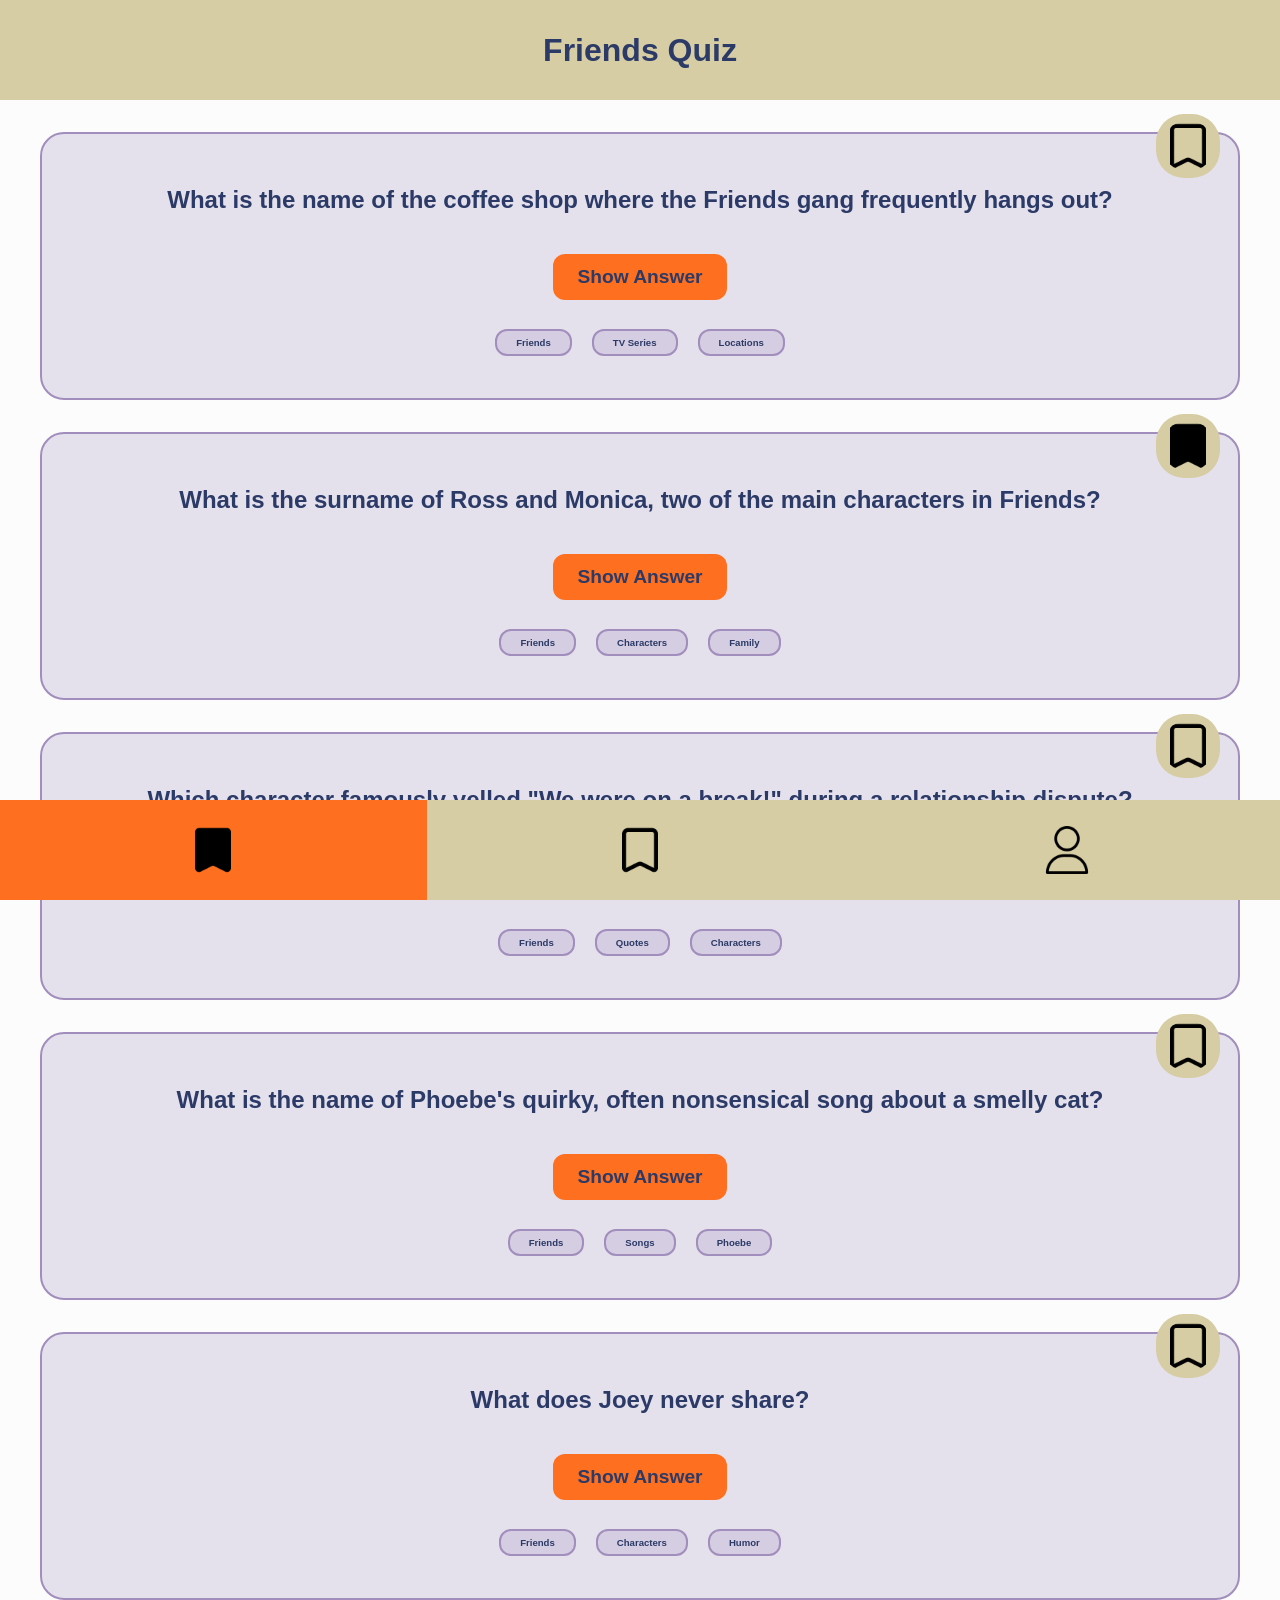
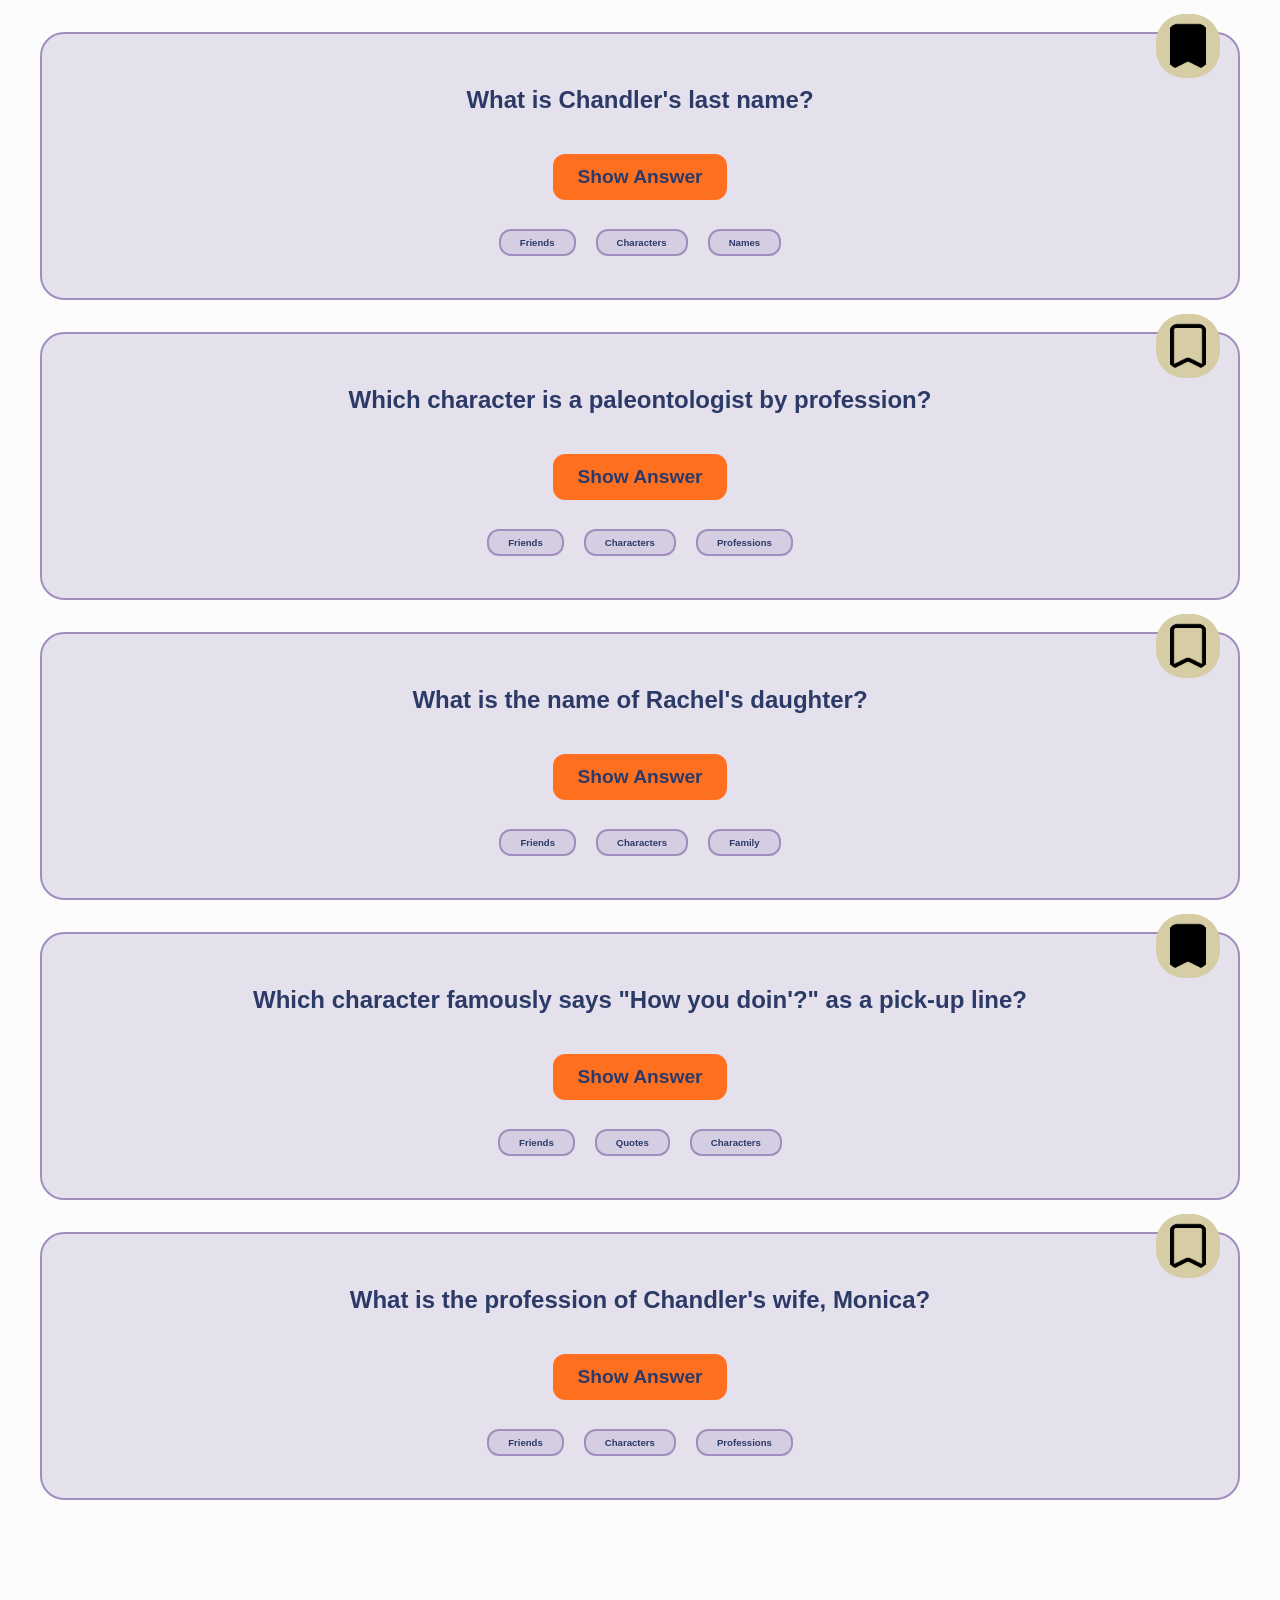
==== index.html @ 2429fbf1 "update files" ====
<!doctype html>
<html lang="en">
  <head>
    <meta charset="UTF-8" />
    <meta
      name="viewport"
      content="width=device-width, initial-scale=1, shrink-to-fit=no"
    />
    <link rel="stylesheet" href="./styles.css" />
    <title>Friends Quiz</title>
  </head>

  <body>
    <header class="title">
      <h1>Friends Quiz</h1>
    </header>

    <main class="main-content">
      <section class="card">
        <article class="quiz-card">
          <img
            class="quiz-card--bookmark"
            src="./assets/bookmark.png"
            alt="Not bookmarked"
          />
          <h2>
            What is the name of the coffee shop where the Friends gang
            frequently hangs out?
          </h2>
          <details class="quiz-card--details">
            <p>Central Perk</p>
            <summary class="quiz-card--button"></summary>
          </details>
          <ul class="quiz-card--list">
            <li class="quiz-card––tags">Friends</li>
            <li class="quiz-card––tags">TV Series</li>
            <li class="quiz-card––tags">Locations</li>
          </ul>
        </article>
      </section>

      <section class="card">
        <article class="quiz-card">
          <img
            class="quiz-card--bookmark"
            src="./assets/bookmark-active.png"
            alt="bookmarked"
          />
          <h2>
            What is the surname of Ross and Monica, two of the main characters
            in Friends?
          </h2>
          <details class="quiz-card--details">
            <p>Geller</p>
            <summary class="quiz-card--button"></summary>
          </details>
          <ul class="quiz-card--list">
            <li class="quiz-card––tags">Friends</li>
            <li class="quiz-card––tags">Characters</li>
            <li class="quiz-card––tags">Family</li>
          </ul>
        </article>
      </section>

      <section class="card">
        <article class="quiz-card">
          <img
            class="quiz-card--bookmark"
            src="./assets/bookmark.png"
            alt="Not bookmarked"
          />
          <h2>
            Which character famously yelled "We were on a break!" during a
            relationship dispute?
          </h2>
          <details class="quiz-card--details">
            <p>Ross Geller</p>
            <summary class="quiz-card--button"></summary>
          </details>
          <ul class="quiz-card--list">
            <li class="quiz-card––tags">Friends</li>
            <li class="quiz-card––tags">Quotes</li>
            <li class="quiz-card––tags">Characters</li>
          </ul>
        </article>
      </section>

      <section class="card">
        <article class="quiz-card">
          <img
            class="quiz-card--bookmark"
            src="./assets/bookmark.png"
            alt="Not bookmarked"
          />
          <h2>
            What is the name of Phoebe's quirky, often nonsensical song about a
            smelly cat?
          </h2>
          <details class="quiz-card--details">
            <p>"Smelly Cat"</p>
            <summary class="quiz-card--button"></summary>
          </details>
          <ul class="quiz-card--list">
            <li class="quiz-card––tags">Friends</li>
            <li class="quiz-card––tags">Songs</li>
            <li class="quiz-card––tags">Phoebe</li>
          </ul>
        </article>
      </section>

      <section class="card">
        <article class="quiz-card">
          <img
            class="quiz-card--bookmark"
            src="./assets/bookmark.png"
            alt="Not bookmarked"
          />
          <h2>What does Joey never share?</h2>
          <details class="quiz-card--details">
            <p>Food</p>
            <summary class="quiz-card--button"></summary>
          </details>
          <ul class="quiz-card--list">
            <li class="quiz-card––tags">Friends</li>
            <li class="quiz-card––tags">Characters</li>
            <li class="quiz-card––tags">Humor</li>
          </ul>
        </article>
      </section>

      <section class="card">
        <article class="quiz-card">
          <img
            class="quiz-card--bookmark"
            src="./assets/bookmark-active.png"
            alt="bookmarked"
          />
          <h2>What is Chandler's last name?</h2>
          <details class="quiz-card--details">
            <p>Bing</p>
            <summary class="quiz-card--button"></summary>
          </details>
          <ul class="quiz-card--list">
            <li class="quiz-card––tags">Friends</li>
            <li class="quiz-card––tags">Characters</li>
            <li class="quiz-card––tags">Names</li>
          </ul>
        </article>
      </section>

      <section class="card">
        <article class="quiz-card">
          <img
            class="quiz-card--bookmark"
            src="./assets/bookmark.png"
            alt="Not bookmarked"
          />
          <h2>Which character is a paleontologist by profession?</h2>
          <details class="quiz-card--details">
            <p>Ross Geller</p>
            <summary class="quiz-card--button"></summary>
          </details>
          <ul class="quiz-card--list">
            <li class="quiz-card––tags">Friends</li>
            <li class="quiz-card––tags">Characters</li>
            <li class="quiz-card––tags">Professions</li>
          </ul>
        </article>
      </section>

      <section class="card">
        <article class="quiz-card">
          <img
            class="quiz-card--bookmark"
            src="./assets/bookmark.png"
            alt="Not bookmarked"
          />
          <h2>What is the name of Rachel's daughter?</h2>
          <details class="quiz-card--details">
            <p>Emma</p>
            <summary class="quiz-card--button"></summary>
          </details>
          <ul class="quiz-card--list">
            <li class="quiz-card––tags">Friends</li>
            <li class="quiz-card––tags">Characters</li>
            <li class="quiz-card––tags">Family</li>
          </ul>
        </article>
      </section>

      <section class="card">
        <article class="quiz-card">
          <img
            class="quiz-card--bookmark"
            src="./assets/bookmark-active.png"
            alt="bookmarked"
          />
          <h2>
            Which character famously says "How you doin'?" as a pick-up line?
          </h2>
          <details class="quiz-card--details">
            <p>Joey Tribbiani</p>
            <summary class="quiz-card--button"></summary>
          </details>
          <ul class="quiz-card--list">
            <li class="quiz-card––tags">Friends</li>
            <li class="quiz-card––tags">Quotes</li>
            <li class="quiz-card––tags">Characters</li>
          </ul>
        </article>
      </section>

      <section class="card">
        <article class="quiz-card">
          <img
            class="quiz-card--bookmark"
            src="./assets/bookmark.png"
            alt="Not bookmarked"
          />
          <h2>What is the profession of Chandler's wife, Monica?</h2>
          <details class="quiz-card--details">
            <p>Chef</p>
            <summary
              class="quiz-card--button"
              aria-label="Show Answer"
            ></summary>
          </details>
          <ul class="quiz-card--list">
            <li class="quiz-card––tags">Friends</li>
            <li class="quiz-card––tags">Characters</li>
            <li class="quiz-card––tags">Professions</li>
          </ul>
        </article>
      </section>
    </main>

    <footer class="footer-navbar">
      <a
        href="./index.html"
        class="footer-navbar__btn-home active"
        aria-current="page"
      >
        <img
          class="footer-navbar__btn--icon"
          src="./assets/bookmark-active.png"
          alt="Home Page"
        />
      </a>
      <a href="./bookmarks.html" class="footer-navbar__btn-bookmark">
        <img
          class="footer-navbar__btn--icon"
          src="./assets/bookmark.png"
          alt="Bookmark Page"
        />
      </a>
      <a href="./profile.html" class="footer-navbar__btn-profil">
        <img
          class="footer-navbar__btn--icon"
          src="./assets/user.png"
          alt="Profil Page"
        />
      </a>
    </footer>
  </body>
</html>
---- styles.css ----
@import "global.css";
@import "./components/button.css";
@import "./components/card.css";
@import "./components/header.css";
@import "./components/navigation.css";
@import "./components/profile.css";
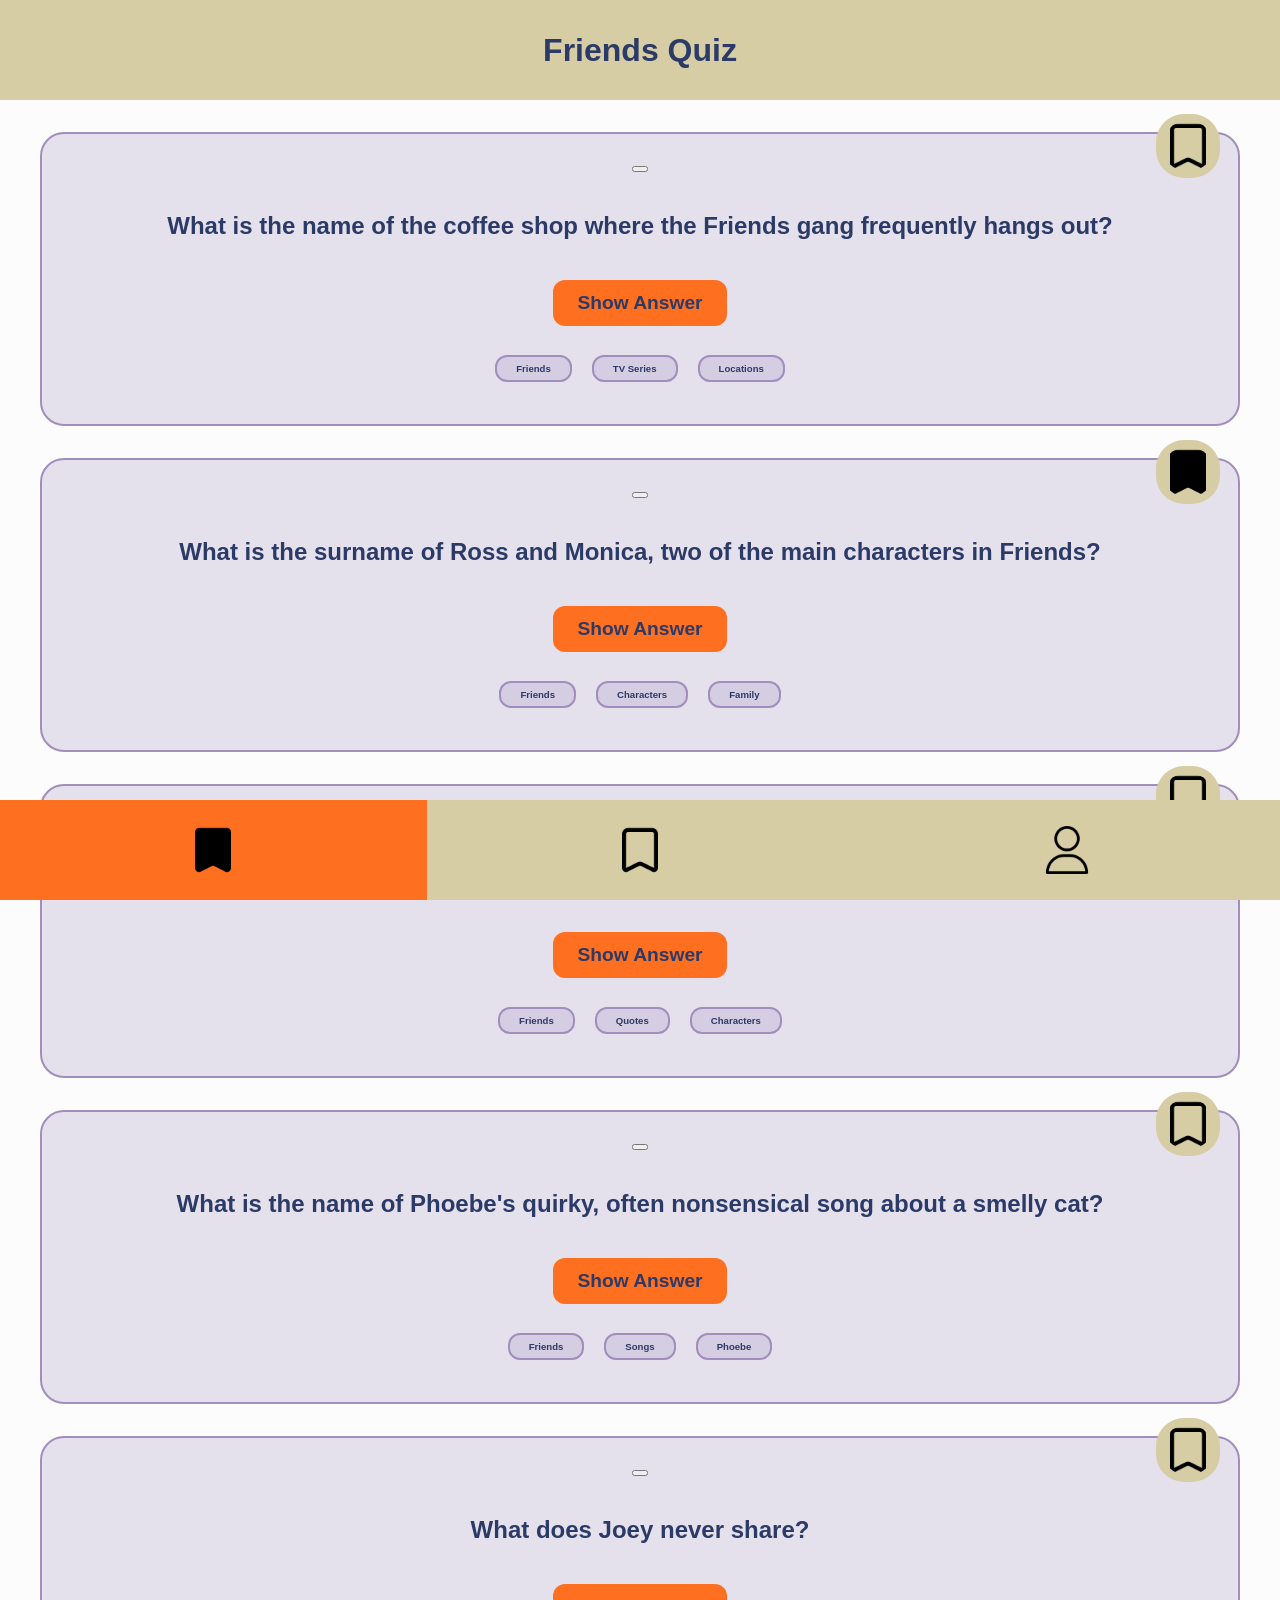
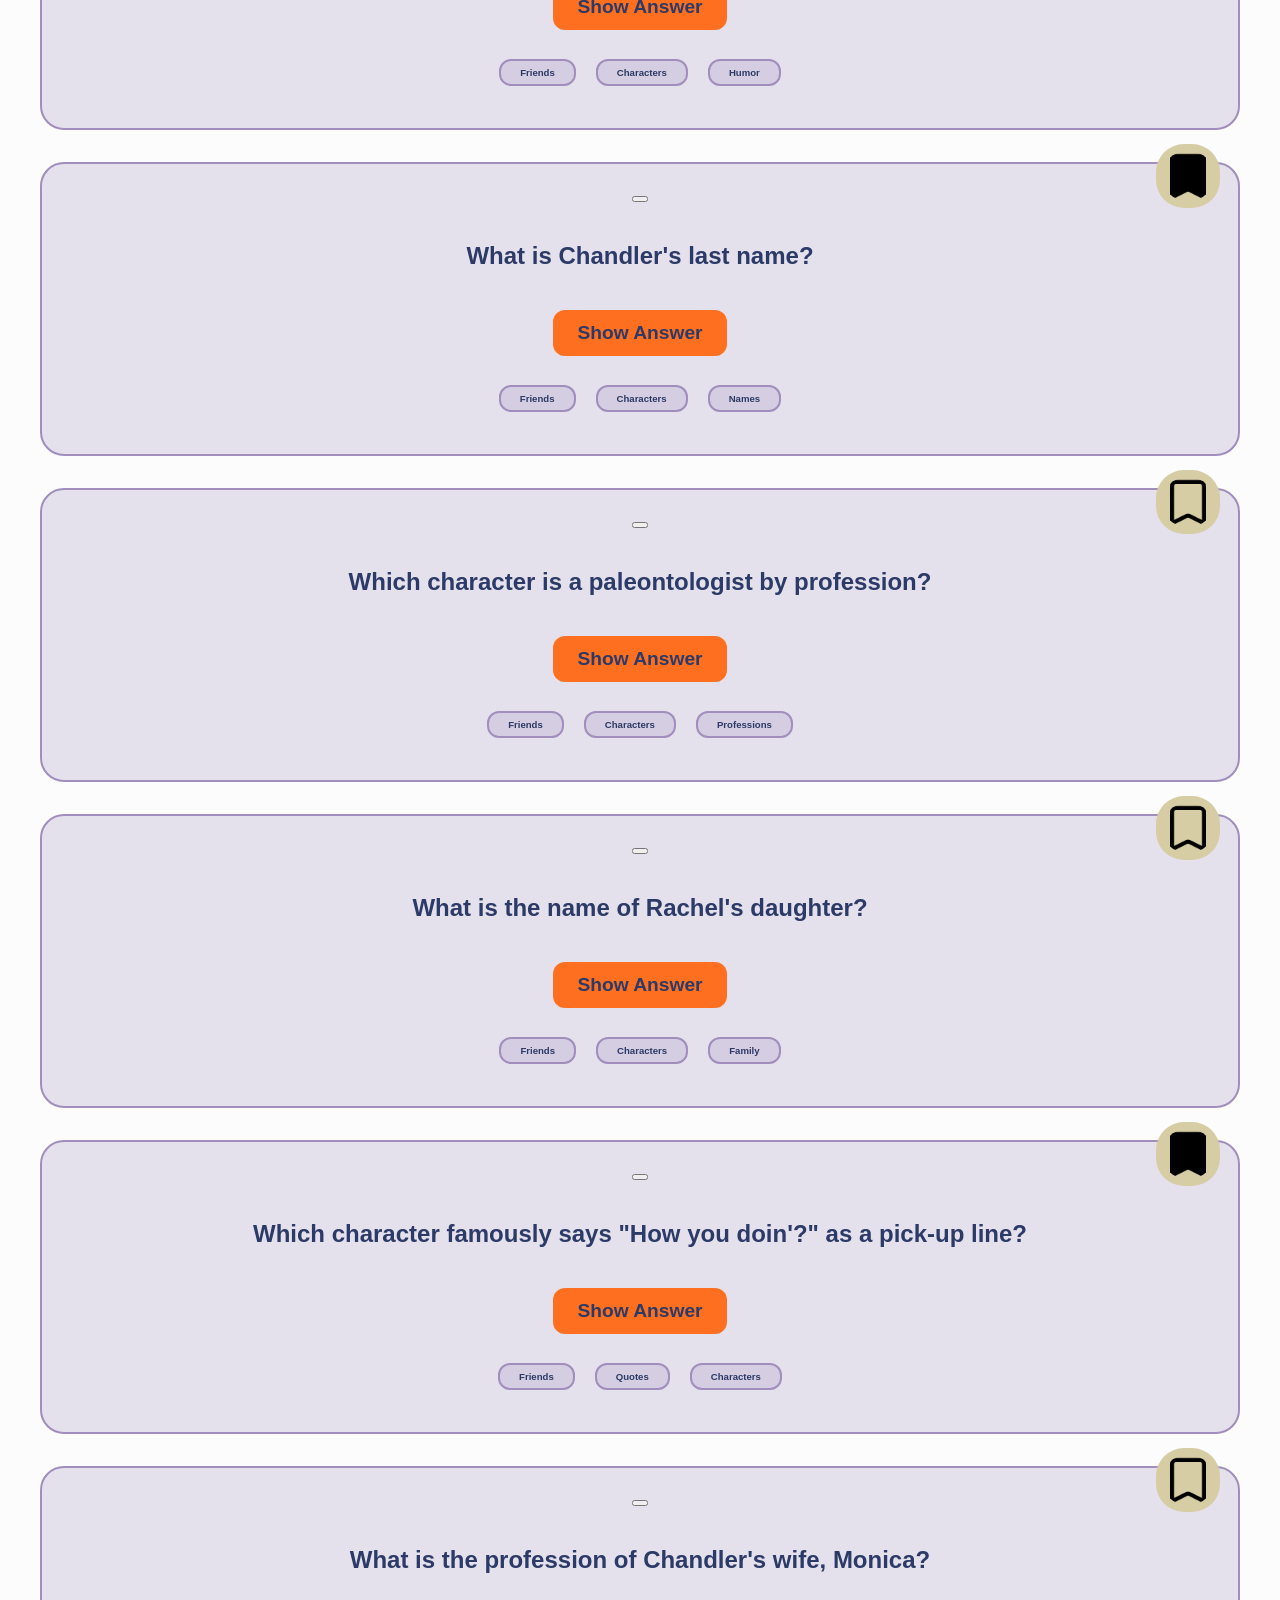
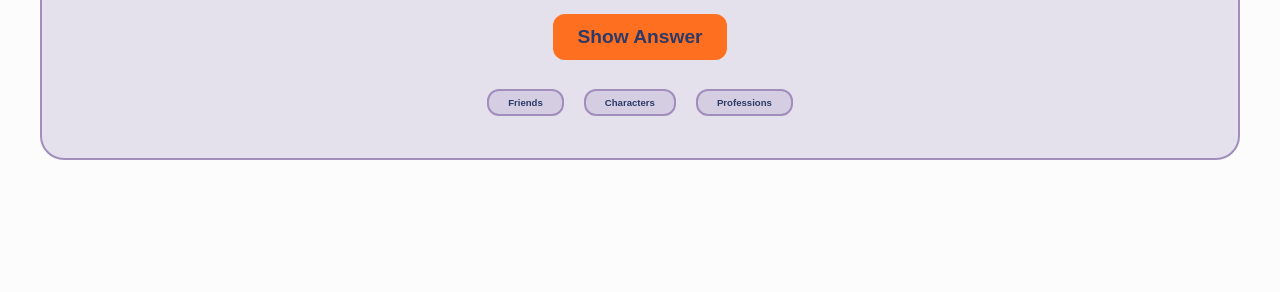
==== commit 00e76fa6: "update features" ====
--- a/index.html
+++ b/index.html
@@ -18,217 +18,294 @@
     <main class="main-content">
       <section class="card">
         <article class="quiz-card">
-          <img
-            class="quiz-card--bookmark"
-            src="./assets/bookmark.png"
-            alt="Not bookmarked"
-          />
+          <button
+            class="quiz-card--bookmark-btn"
+            aria-label="Bookmark this question"
+          >
+            <img
+              class="quiz-card--bookmark"
+              src="./assets/bookmark.png"
+              alt=""
+            />
+          </button>
           <h2>
             What is the name of the coffee shop where the Friends gang
             frequently hangs out?
           </h2>
           <details class="quiz-card--details">
             <p>Central Perk</p>
-            <summary class="quiz-card--button"></summary>
-          </details>
-          <ul class="quiz-card--list">
-            <li class="quiz-card––tags">Friends</li>
-            <li class="quiz-card––tags">TV Series</li>
-            <li class="quiz-card––tags">Locations</li>
-          </ul>
-        </article>
-      </section>
-
-      <section class="card">
-        <article class="quiz-card">
-          <img
-            class="quiz-card--bookmark"
-            src="./assets/bookmark-active.png"
-            alt="bookmarked"
-          />
+            <summary class="quiz-card--button">
+              <span class="show-label">Show Answer</span>
+              <span class="hide-label">Hide Answer</span>
+            </summary>
+          </details>
+          <ul class="quiz-card--list">
+            <li class="quiz-card–tags">Friends</li>
+            <li class="quiz-card–tags">TV Series</li>
+            <li class="quiz-card–tags">Locations</li>
+          </ul>
+        </article>
+      </section>
+
+      <section class="card">
+        <article class="quiz-card">
+          <button
+            class="quiz-card--bookmark-btn"
+            aria-label="Bookmark this question"
+          >
+            <img
+              class="quiz-card--bookmark"
+              src="./assets/bookmark-active.png"
+              alt=""
+            />
+          </button>
           <h2>
             What is the surname of Ross and Monica, two of the main characters
             in Friends?
           </h2>
           <details class="quiz-card--details">
             <p>Geller</p>
-            <summary class="quiz-card--button"></summary>
-          </details>
-          <ul class="quiz-card--list">
-            <li class="quiz-card––tags">Friends</li>
-            <li class="quiz-card––tags">Characters</li>
-            <li class="quiz-card––tags">Family</li>
-          </ul>
-        </article>
-      </section>
-
-      <section class="card">
-        <article class="quiz-card">
-          <img
-            class="quiz-card--bookmark"
-            src="./assets/bookmark.png"
-            alt="Not bookmarked"
-          />
+            <summary class="quiz-card--button">
+              <span class="show-label">Show Answer</span>
+              <span class="hide-label">Hide Answer</span>
+            </summary>
+          </details>
+          <ul class="quiz-card--list">
+            <li class="quiz-card–tags">Friends</li>
+            <li class="quiz-card–tags">Characters</li>
+            <li class="quiz-card–tags">Family</li>
+          </ul>
+        </article>
+      </section>
+
+      <section class="card">
+        <article class="quiz-card">
+          <button
+            class="quiz-card--bookmark-btn"
+            aria-label="Bookmark this question"
+          >
+            <img
+              class="quiz-card--bookmark"
+              src="./assets/bookmark.png"
+              alt=""
+            />
+          </button>
           <h2>
             Which character famously yelled "We were on a break!" during a
             relationship dispute?
           </h2>
           <details class="quiz-card--details">
             <p>Ross Geller</p>
-            <summary class="quiz-card--button"></summary>
-          </details>
-          <ul class="quiz-card--list">
-            <li class="quiz-card––tags">Friends</li>
-            <li class="quiz-card––tags">Quotes</li>
-            <li class="quiz-card––tags">Characters</li>
-          </ul>
-        </article>
-      </section>
-
-      <section class="card">
-        <article class="quiz-card">
-          <img
-            class="quiz-card--bookmark"
-            src="./assets/bookmark.png"
-            alt="Not bookmarked"
-          />
+            <summary class="quiz-card--button">
+              <span class="show-label">Show Answer</span>
+              <span class="hide-label">Hide Answer</span>
+            </summary>
+          </details>
+          <ul class="quiz-card--list">
+            <li class="quiz-card–tags">Friends</li>
+            <li class="quiz-card–tags">Quotes</li>
+            <li class="quiz-card–tags">Characters</li>
+          </ul>
+        </article>
+      </section>
+
+      <section class="card">
+        <article class="quiz-card">
+          <button
+            class="quiz-card--bookmark-btn"
+            aria-label="Bookmark this question"
+          >
+            <img
+              class="quiz-card--bookmark"
+              src="./assets/bookmark.png"
+              alt=""
+            />
+          </button>
           <h2>
             What is the name of Phoebe's quirky, often nonsensical song about a
             smelly cat?
           </h2>
           <details class="quiz-card--details">
             <p>"Smelly Cat"</p>
-            <summary class="quiz-card--button"></summary>
-          </details>
-          <ul class="quiz-card--list">
-            <li class="quiz-card––tags">Friends</li>
-            <li class="quiz-card––tags">Songs</li>
-            <li class="quiz-card––tags">Phoebe</li>
-          </ul>
-        </article>
-      </section>
-
-      <section class="card">
-        <article class="quiz-card">
-          <img
-            class="quiz-card--bookmark"
-            src="./assets/bookmark.png"
-            alt="Not bookmarked"
-          />
+            <summary class="quiz-card--button">
+              <span class="show-label">Show Answer</span>
+              <span class="hide-label">Hide Answer</span>
+            </summary>
+          </details>
+          <ul class="quiz-card--list">
+            <li class="quiz-card–tags">Friends</li>
+            <li class="quiz-card–tags">Songs</li>
+            <li class="quiz-card–tags">Phoebe</li>
+          </ul>
+        </article>
+      </section>
+
+      <section class="card">
+        <article class="quiz-card">
+          <button
+            class="quiz-card--bookmark-btn"
+            aria-label="Bookmark this question"
+          >
+            <img
+              class="quiz-card--bookmark"
+              src="./assets/bookmark.png"
+              alt=""
+            />
+          </button>
           <h2>What does Joey never share?</h2>
           <details class="quiz-card--details">
             <p>Food</p>
-            <summary class="quiz-card--button"></summary>
-          </details>
-          <ul class="quiz-card--list">
-            <li class="quiz-card––tags">Friends</li>
-            <li class="quiz-card––tags">Characters</li>
-            <li class="quiz-card––tags">Humor</li>
-          </ul>
-        </article>
-      </section>
-
-      <section class="card">
-        <article class="quiz-card">
-          <img
-            class="quiz-card--bookmark"
-            src="./assets/bookmark-active.png"
-            alt="bookmarked"
-          />
+            <summary class="quiz-card--button">
+              <span class="show-label">Show Answer</span>
+              <span class="hide-label">Hide Answer</span>
+            </summary>
+          </details>
+          <ul class="quiz-card--list">
+            <li class="quiz-card–tags">Friends</li>
+            <li class="quiz-card–tags">Characters</li>
+            <li class="quiz-card–tags">Humor</li>
+          </ul>
+        </article>
+      </section>
+
+      <section class="card">
+        <article class="quiz-card">
+          <button
+            class="quiz-card--bookmark-btn"
+            aria-label="Bookmark this question"
+          >
+            <img
+              class="quiz-card--bookmark"
+              src="./assets/bookmark-active.png"
+              alt=""
+            />
+          </button>
           <h2>What is Chandler's last name?</h2>
           <details class="quiz-card--details">
             <p>Bing</p>
-            <summary class="quiz-card--button"></summary>
-          </details>
-          <ul class="quiz-card--list">
-            <li class="quiz-card––tags">Friends</li>
-            <li class="quiz-card––tags">Characters</li>
-            <li class="quiz-card––tags">Names</li>
-          </ul>
-        </article>
-      </section>
-
-      <section class="card">
-        <article class="quiz-card">
-          <img
-            class="quiz-card--bookmark"
-            src="./assets/bookmark.png"
-            alt="Not bookmarked"
-          />
+            <summary class="quiz-card--button">
+              <span class="show-label">Show Answer</span>
+              <span class="hide-label">Hide Answer</span>
+            </summary>
+          </details>
+          <ul class="quiz-card--list">
+            <li class="quiz-card–tags">Friends</li>
+            <li class="quiz-card–tags">Characters</li>
+            <li class="quiz-card–tags">Names</li>
+          </ul>
+        </article>
+      </section>
+
+      <section class="card">
+        <article class="quiz-card">
+          <button
+            class="quiz-card--bookmark-btn"
+            aria-label="Bookmark this question"
+          >
+            <img
+              class="quiz-card--bookmark"
+              src="./assets/bookmark.png"
+              alt=""
+            />
+          </button>
           <h2>Which character is a paleontologist by profession?</h2>
           <details class="quiz-card--details">
             <p>Ross Geller</p>
-            <summary class="quiz-card--button"></summary>
-          </details>
-          <ul class="quiz-card--list">
-            <li class="quiz-card––tags">Friends</li>
-            <li class="quiz-card––tags">Characters</li>
-            <li class="quiz-card––tags">Professions</li>
-          </ul>
-        </article>
-      </section>
-
-      <section class="card">
-        <article class="quiz-card">
-          <img
-            class="quiz-card--bookmark"
-            src="./assets/bookmark.png"
-            alt="Not bookmarked"
-          />
+            <summary class="quiz-card--button">
+              <span class="show-label">Show Answer</span>
+              <span class="hide-label">Hide Answer</span>
+            </summary>
+          </details>
+          <ul class="quiz-card--list">
+            <li class="quiz-card–tags">Friends</li>
+            <li class="quiz-card–tags">Characters</li>
+            <li class="quiz-card–tags">Professions</li>
+          </ul>
+        </article>
+      </section>
+
+      <section class="card">
+        <article class="quiz-card">
+          <button
+            class="quiz-card--bookmark-btn"
+            aria-label="Bookmark this question"
+          >
+            <img
+              class="quiz-card--bookmark"
+              src="./assets/bookmark.png"
+              alt=""
+            />
+          </button>
           <h2>What is the name of Rachel's daughter?</h2>
           <details class="quiz-card--details">
             <p>Emma</p>
-            <summary class="quiz-card--button"></summary>
-          </details>
-          <ul class="quiz-card--list">
-            <li class="quiz-card––tags">Friends</li>
-            <li class="quiz-card––tags">Characters</li>
-            <li class="quiz-card––tags">Family</li>
-          </ul>
-        </article>
-      </section>
-
-      <section class="card">
-        <article class="quiz-card">
-          <img
-            class="quiz-card--bookmark"
-            src="./assets/bookmark-active.png"
-            alt="bookmarked"
-          />
+            <summary class="quiz-card--button">
+              <span class="show-label">Show Answer</span>
+              <span class="hide-label">Hide Answer</span>
+            </summary>
+          </details>
+          <ul class="quiz-card--list">
+            <li class="quiz-card–tags">Friends</li>
+            <li class="quiz-card–tags">Characters</li>
+            <li class="quiz-card–tags">Family</li>
+          </ul>
+        </article>
+      </section>
+
+      <section class="card">
+        <article class="quiz-card">
+          <button
+            class="quiz-card--bookmark-btn"
+            aria-label="Bookmark this question"
+          >
+            <img
+              class="quiz-card--bookmark"
+              src="./assets/bookmark-active.png"
+              alt=""
+            />
+          </button>
           <h2>
             Which character famously says "How you doin'?" as a pick-up line?
           </h2>
           <details class="quiz-card--details">
             <p>Joey Tribbiani</p>
-            <summary class="quiz-card--button"></summary>
-          </details>
-          <ul class="quiz-card--list">
-            <li class="quiz-card––tags">Friends</li>
-            <li class="quiz-card––tags">Quotes</li>
-            <li class="quiz-card––tags">Characters</li>
-          </ul>
-        </article>
-      </section>
-
-      <section class="card">
-        <article class="quiz-card">
-          <img
-            class="quiz-card--bookmark"
-            src="./assets/bookmark.png"
-            alt="Not bookmarked"
-          />
+            <summary class="quiz-card--button">
+              <span class="show-label">Show Answer</span>
+              <span class="hide-label">Hide Answer</span>
+            </summary>
+          </details>
+          <ul class="quiz-card--list">
+            <li class="quiz-card–tags">Friends</li>
+            <li class="quiz-card–tags">Quotes</li>
+            <li class="quiz-card–tags">Characters</li>
+          </ul>
+        </article>
+      </section>
+
+      <section class="card">
+        <article class="quiz-card">
+          <button
+            class="quiz-card--bookmark-btn"
+            aria-label="Bookmark this question"
+          >
+            <img
+              class="quiz-card--bookmark"
+              src="./assets/bookmark.png"
+              alt=""
+            />
+          </button>
           <h2>What is the profession of Chandler's wife, Monica?</h2>
           <details class="quiz-card--details">
             <p>Chef</p>
-            <summary
-              class="quiz-card--button"
-              aria-label="Show Answer"
-            ></summary>
-          </details>
-          <ul class="quiz-card--list">
-            <li class="quiz-card––tags">Friends</li>
-            <li class="quiz-card––tags">Characters</li>
-            <li class="quiz-card––tags">Professions</li>
+            <summary class="quiz-card--button">
+              <span class="show-label">Show Answer</span>
+              <span class="hide-label">Hide Answer</span>
+            </summary>
+          </details>
+          <ul class="quiz-card--list">
+            <li class="quiz-card–tags">Friends</li>
+            <li class="quiz-card–tags">Characters</li>
+            <li class="quiz-card–tags">Professions</li>
           </ul>
         </article>
       </section>
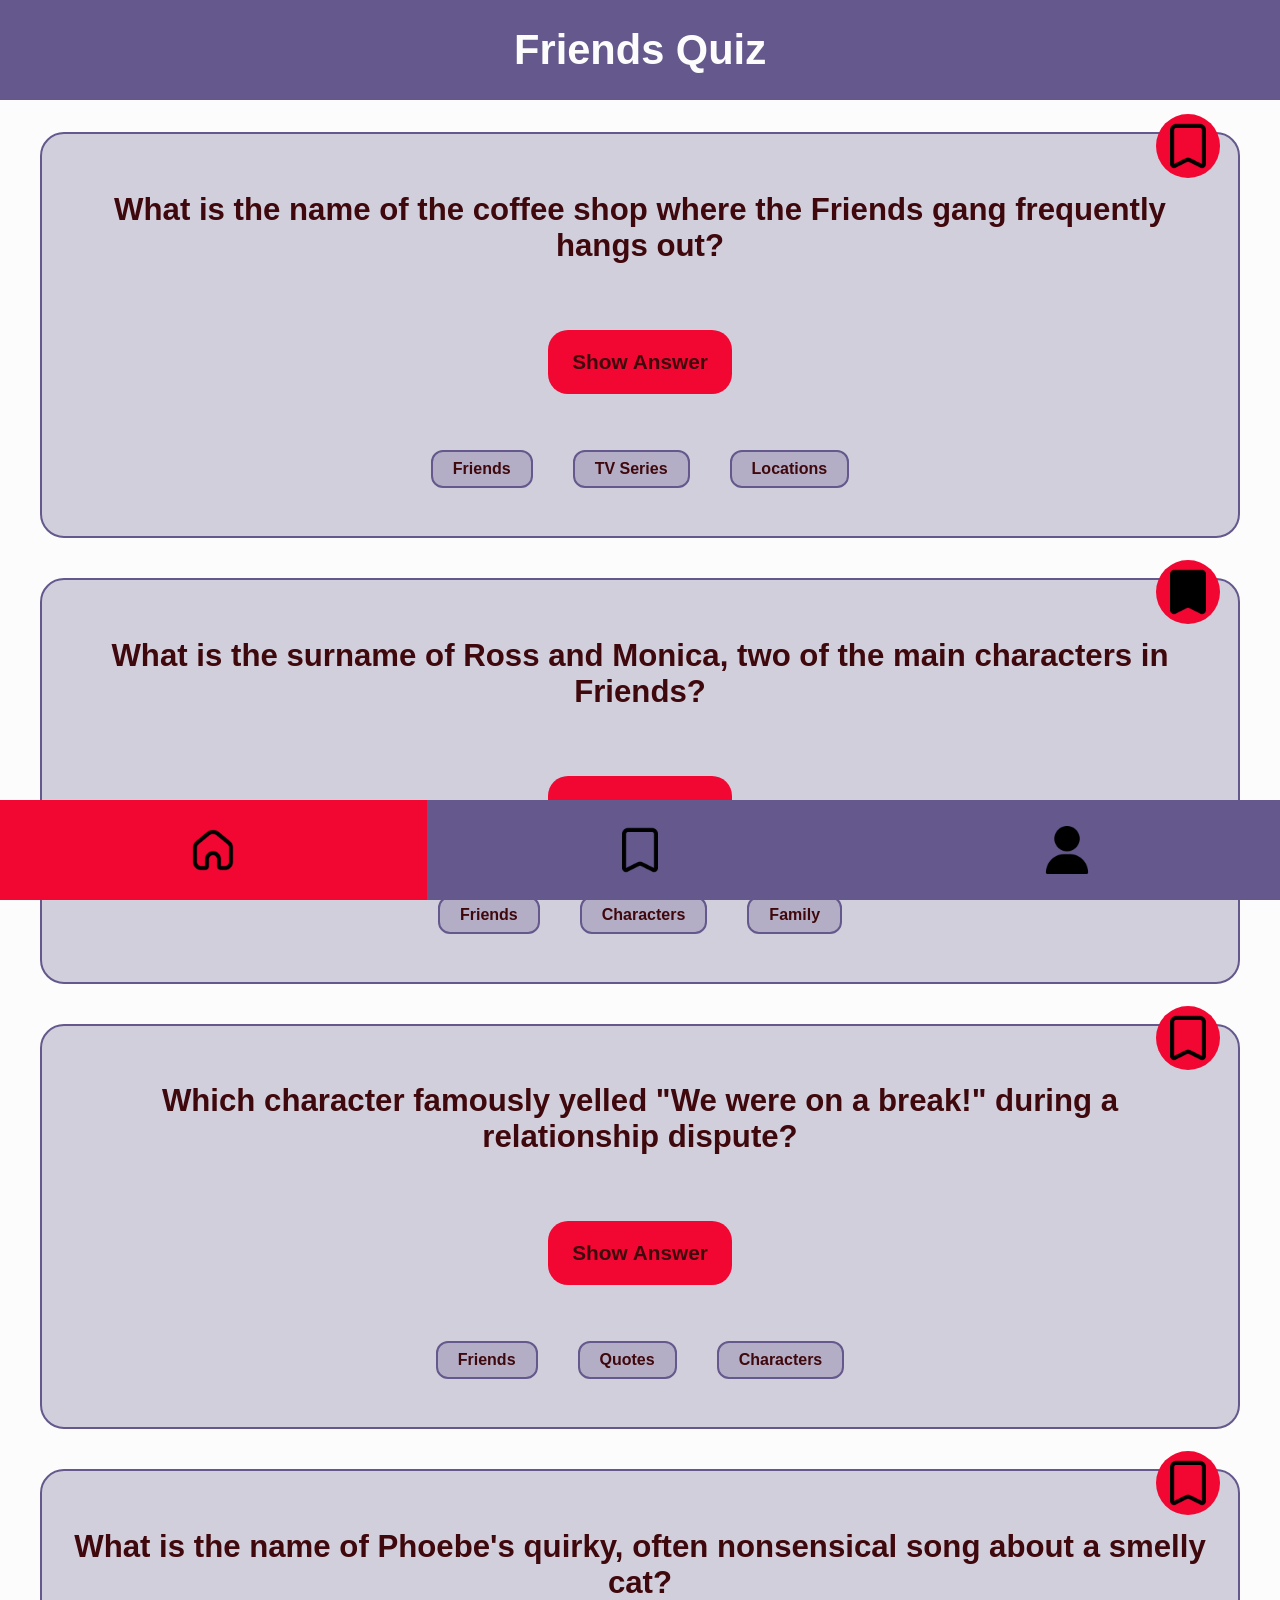
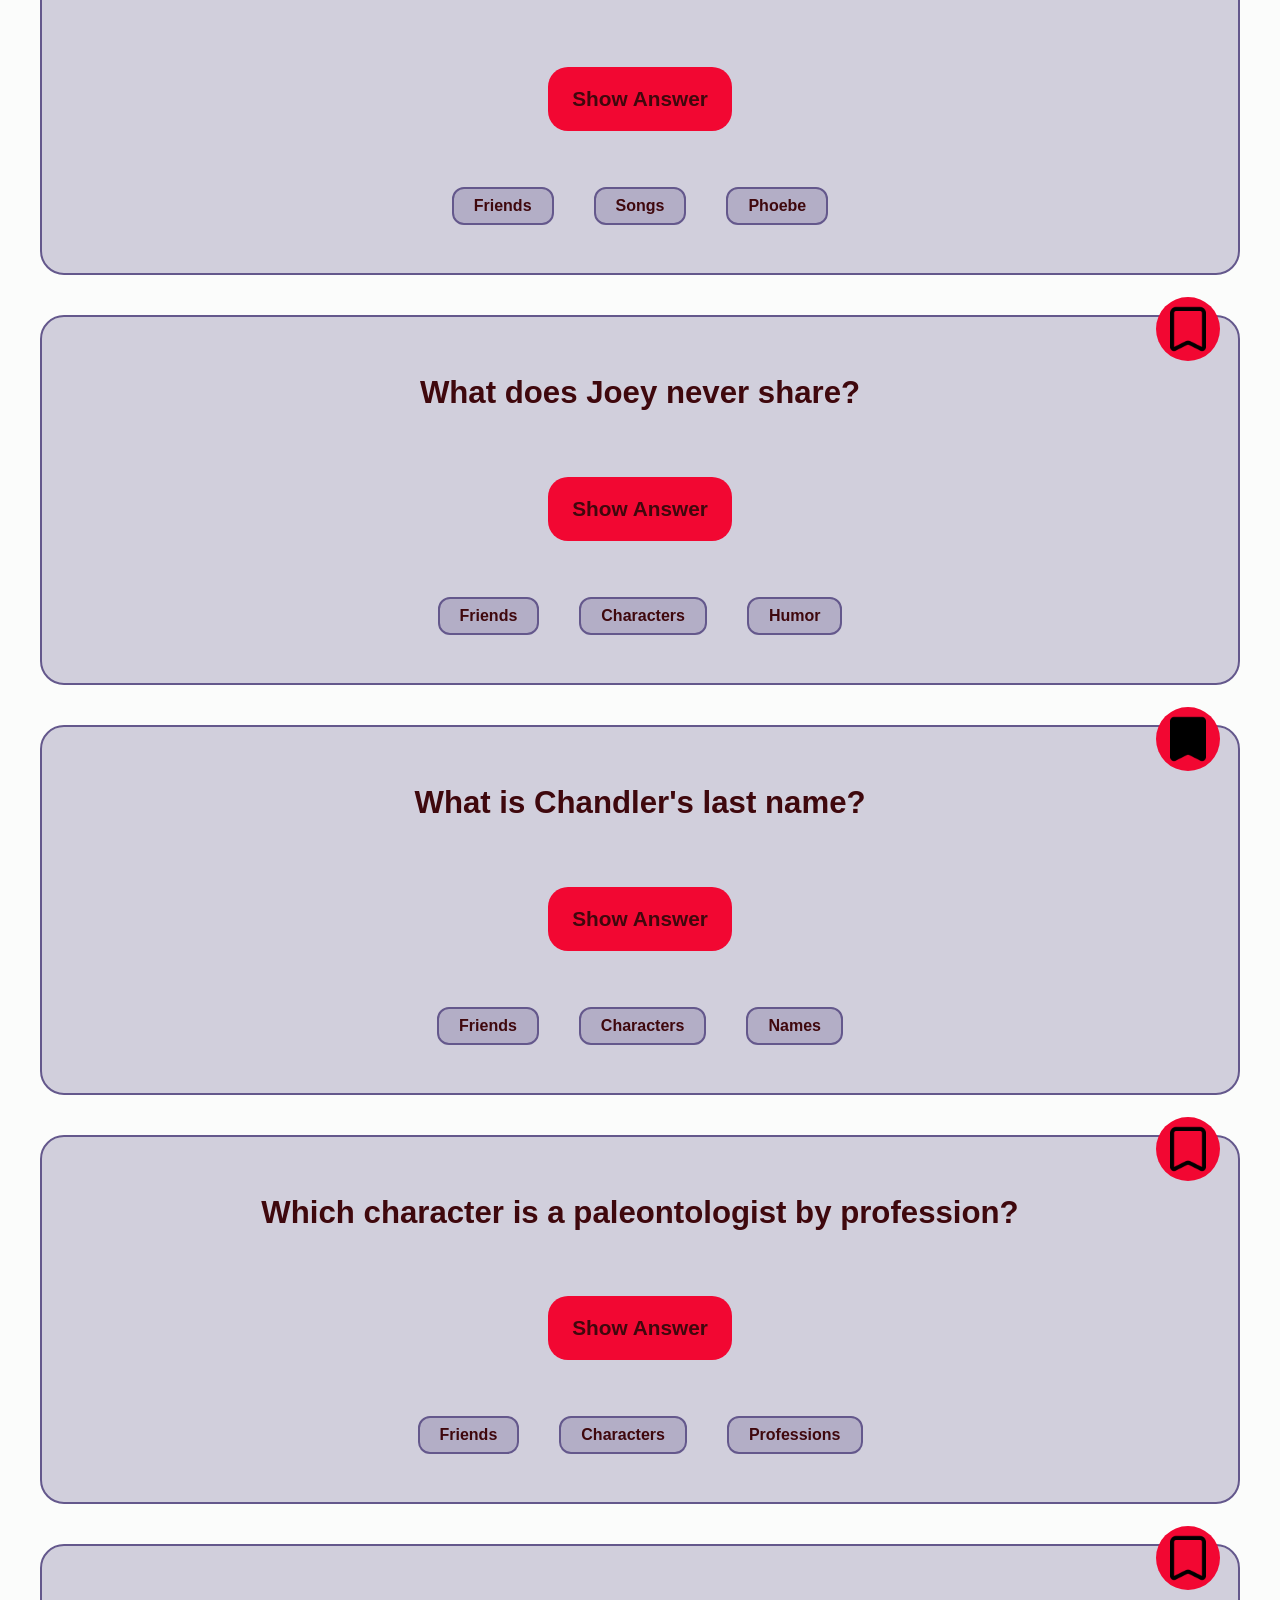
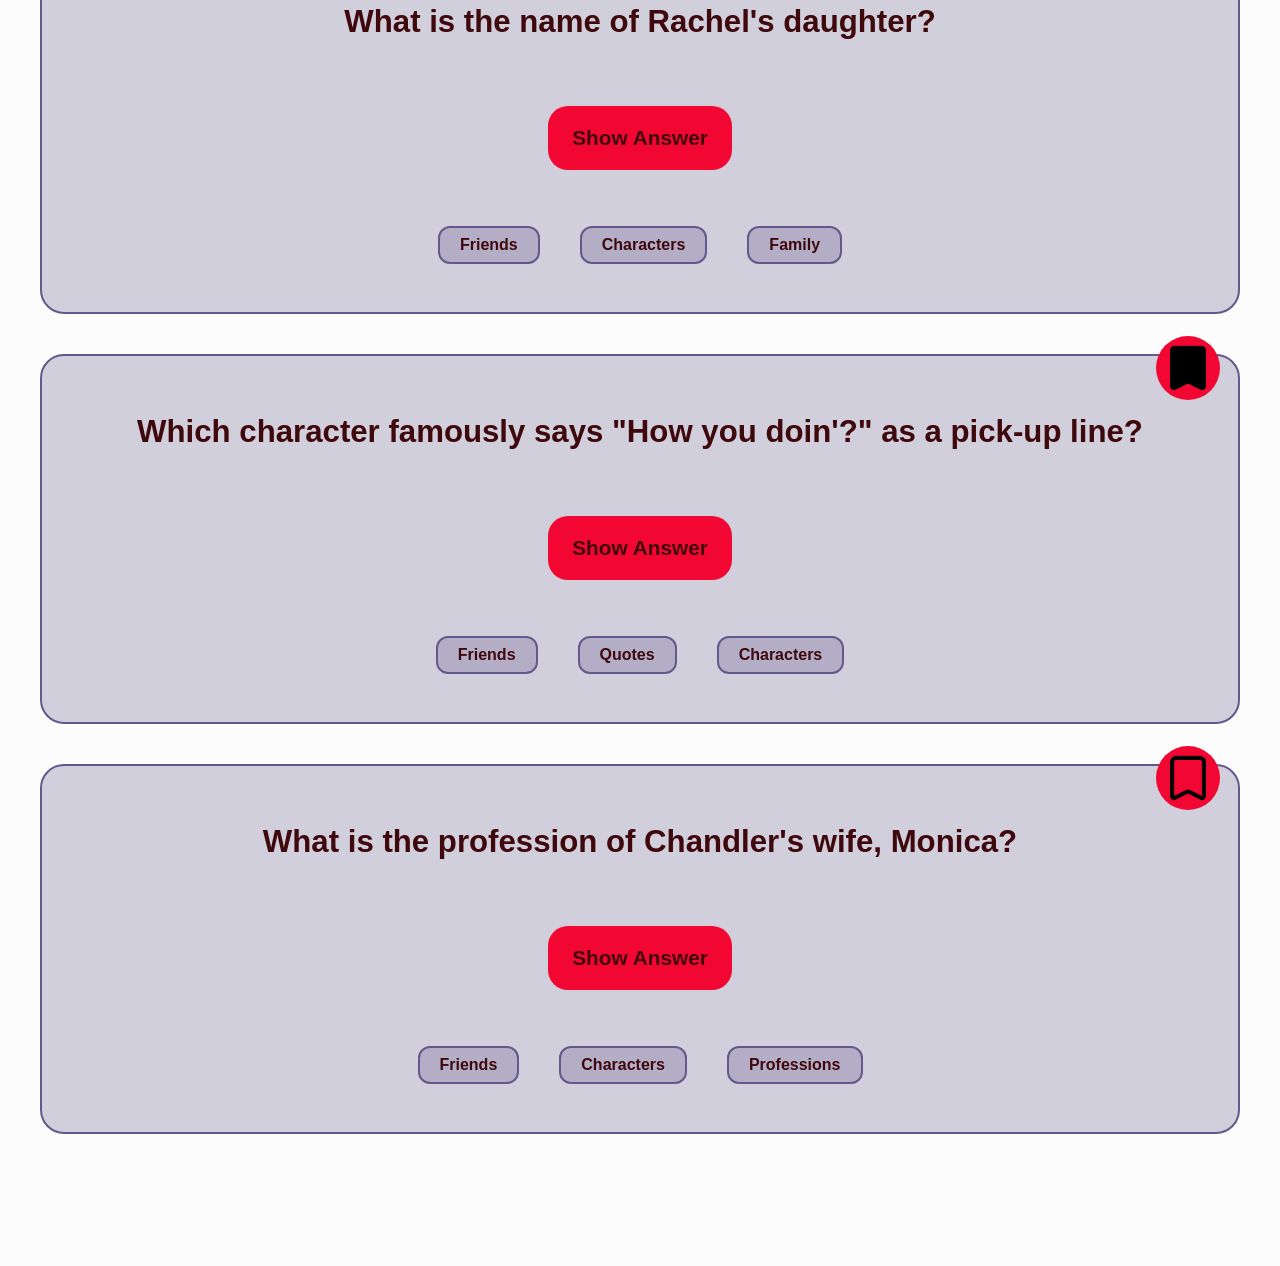
==== commit f88ecacd: "polish feature and a11y" ====
--- a/index.html
+++ b/index.html
@@ -311,32 +311,34 @@
       </section>
     </main>
 
-    <footer class="footer-navbar">
-      <a
-        href="./index.html"
-        class="footer-navbar__btn-home active"
-        aria-current="page"
-      >
-        <img
-          class="footer-navbar__btn--icon"
-          src="./assets/bookmark-active.png"
-          alt="Home Page"
-        />
-      </a>
-      <a href="./bookmarks.html" class="footer-navbar__btn-bookmark">
-        <img
-          class="footer-navbar__btn--icon"
-          src="./assets/bookmark.png"
-          alt="Bookmark Page"
-        />
-      </a>
-      <a href="./profile.html" class="footer-navbar__btn-profil">
-        <img
-          class="footer-navbar__btn--icon"
-          src="./assets/user.png"
-          alt="Profil Page"
-        />
-      </a>
+    <footer>
+      <nav class="footer-navbar" aria-label="main-navigation">
+        <a href="./index.html" class="footer-navbar__btn-home active">
+          <img
+            class="footer-navbar__btn--icon"
+            src="./assets/home.png"
+            alt="Home Page"
+          />
+        </a>
+        <a href="./bookmarks.html" class="footer-navbar__btn-bookmark">
+          <img
+            class="footer-navbar__btn--icon"
+            src="./assets/bookmark.png"
+            alt="Bookmark Page"
+          />
+        </a>
+        <a
+          href="./profile.html"
+          class="footer-navbar__btn-profil"
+          aria-current="page"
+        >
+          <img
+            class="footer-navbar__btn--icon"
+            src="./assets/user-active.png"
+            alt="Profil Page"
+          />
+        </a>
+      </nav>
     </footer>
   </body>
 </html>
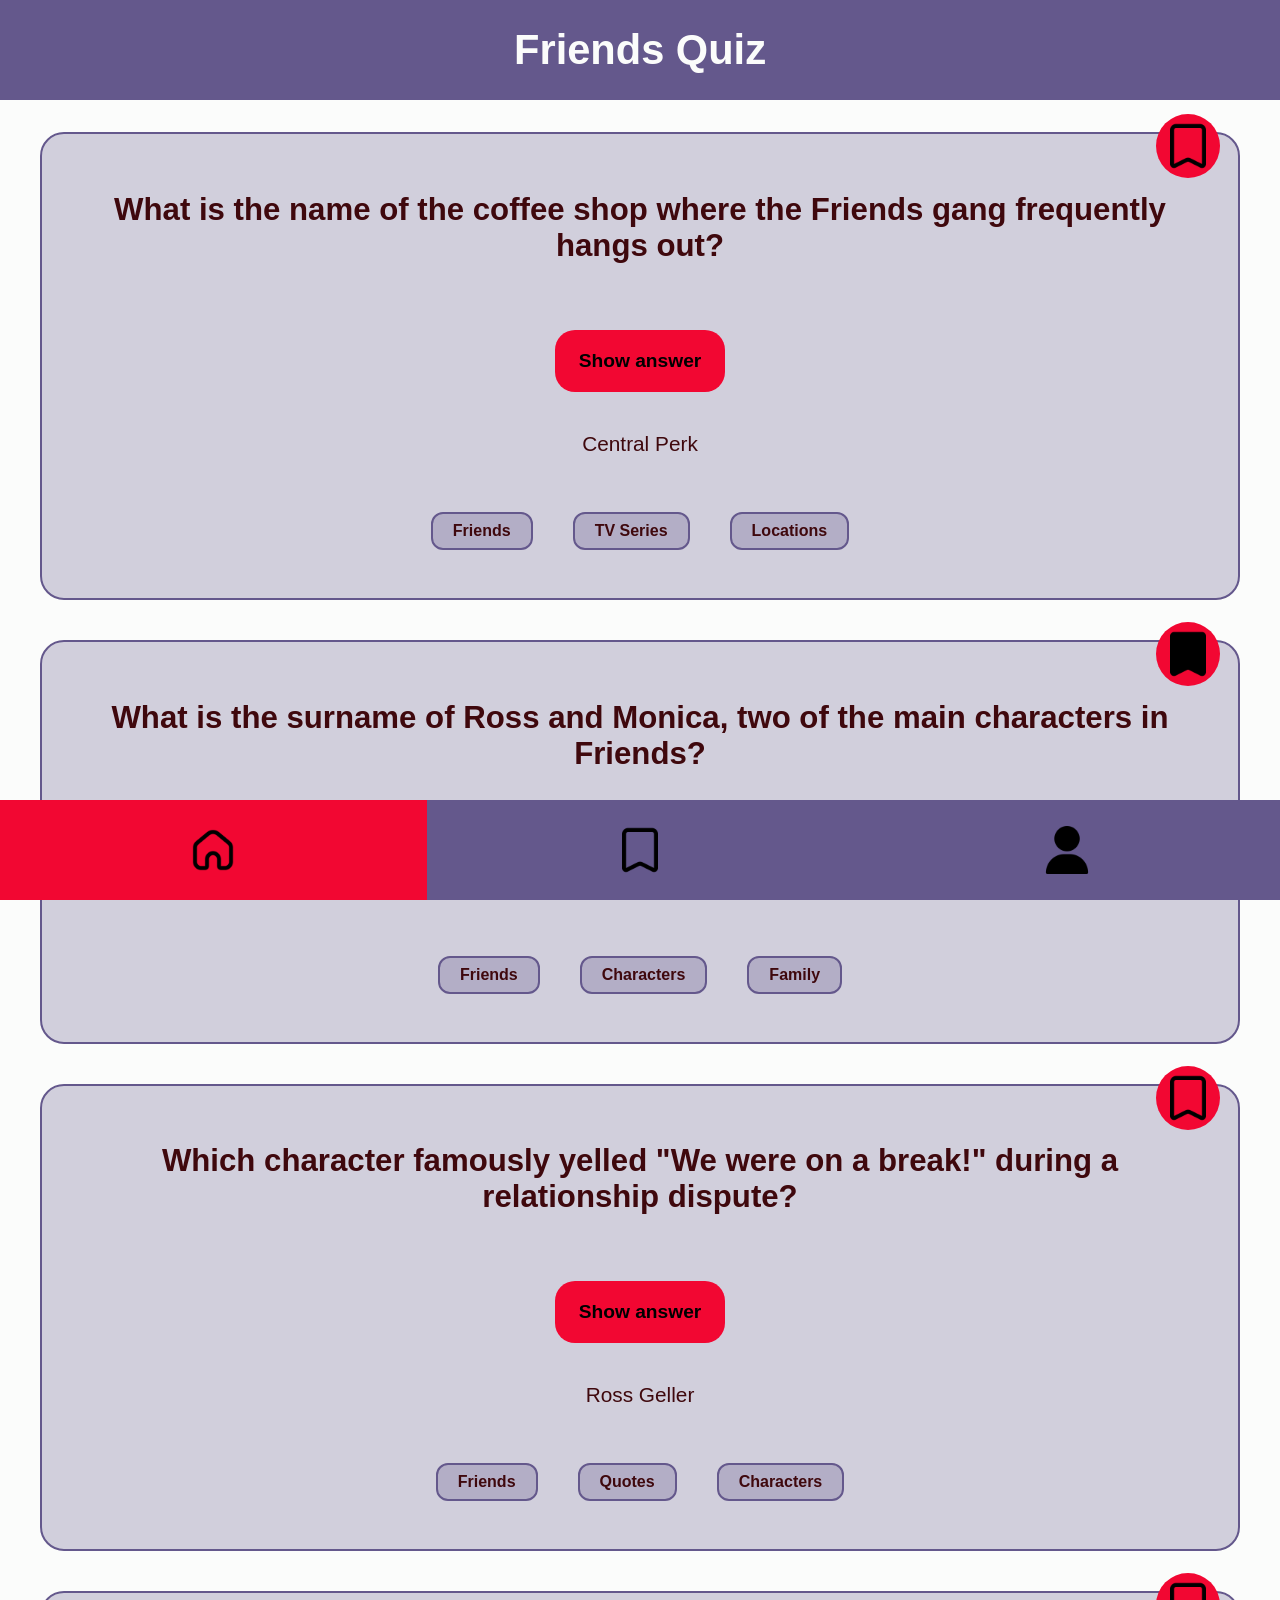
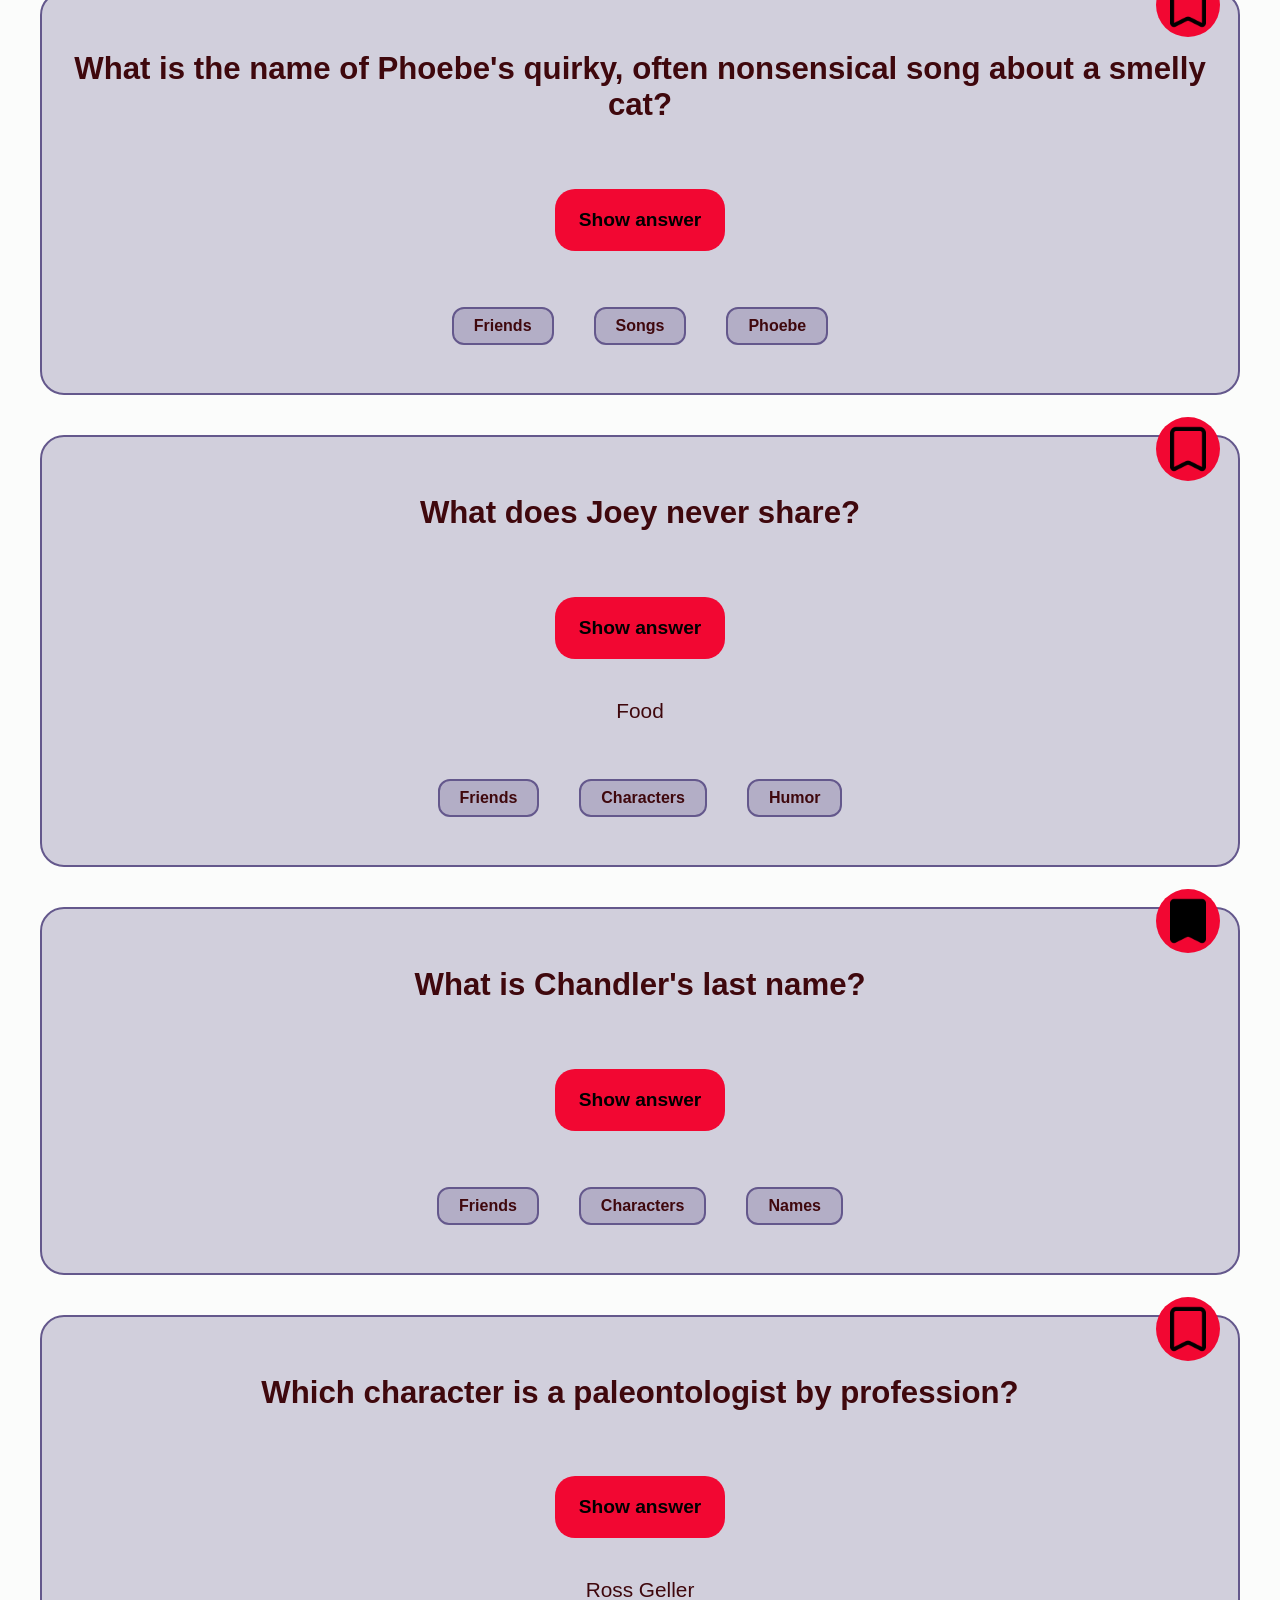
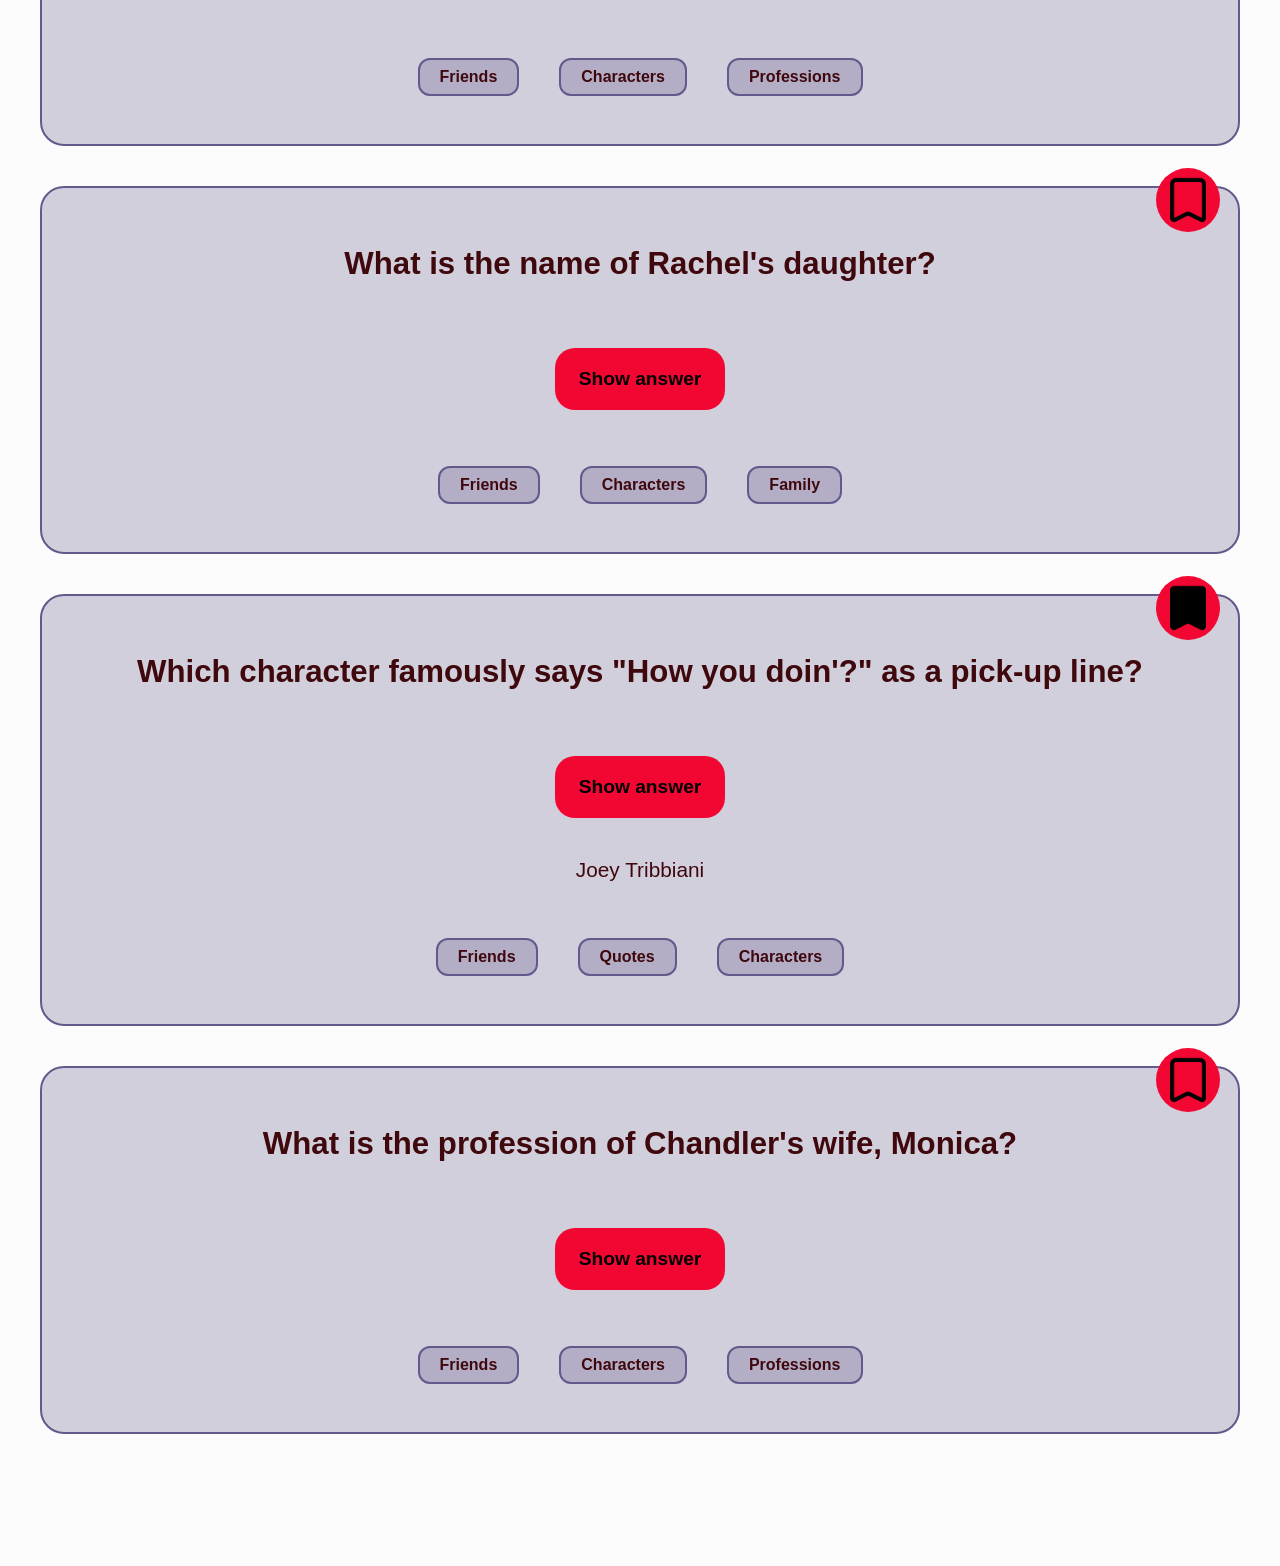
==== commit 2eb68dee: "fix for recap" ====
--- a/index.html
+++ b/index.html
@@ -17,162 +17,177 @@
 
     <main class="main-content">
       <section class="card">
-        <article class="quiz-card">
-          <button
-            class="quiz-card--bookmark-btn"
-            aria-label="Bookmark this question"
-          >
-            <img
-              class="quiz-card--bookmark"
-              src="./assets/bookmark.png"
-              alt=""
-            />
-          </button>
+        <!--
+                1 CARD
+              -->
+
+        <article class="quiz-card">
           <h2>
             What is the name of the coffee shop where the Friends gang
             frequently hangs out?
           </h2>
-          <details class="quiz-card--details">
-            <p>Central Perk</p>
-            <summary class="quiz-card--button">
-              <span class="show-label">Show Answer</span>
-              <span class="hide-label">Hide Answer</span>
-            </summary>
-          </details>
+          <button class="quiz-card--button" type="button">Show answer</button>
+          <p class="quiz-card__answer quiz-card__answer--active">
+            Central Perk
+          </p>
           <ul class="quiz-card--list">
             <li class="quiz-card–tags">Friends</li>
             <li class="quiz-card–tags">TV Series</li>
             <li class="quiz-card–tags">Locations</li>
           </ul>
-        </article>
-      </section>
-
-      <section class="card">
-        <article class="quiz-card">
-          <button
-            class="quiz-card--bookmark-btn"
-            aria-label="Bookmark this question"
-          >
-            <img
-              class="quiz-card--bookmark"
-              src="./assets/bookmark-active.png"
-              alt=""
-            />
-          </button>
+          <button
+            class="quiz-card--bookmark-btn"
+            aria-label="Bookmark this question"
+            type="button"
+          >
+            <img
+              class="quiz-card--bookmark"
+              src="./assets/bookmark.png"
+              alt=""
+            />
+          </button>
+        </article>
+      </section>
+
+      <!--
+                2 CARD
+              -->
+
+      <section class="card">
+        <article class="quiz-card">
           <h2>
             What is the surname of Ross and Monica, two of the main characters
             in Friends?
           </h2>
-          <details class="quiz-card--details">
-            <p>Geller</p>
-            <summary class="quiz-card--button">
-              <span class="show-label">Show Answer</span>
-              <span class="hide-label">Hide Answer</span>
-            </summary>
-          </details>
+          <button class="quiz-card--button" type="button">Show answer</button>
+          <p class="quiz-card__answer">Geller</p>
           <ul class="quiz-card--list">
             <li class="quiz-card–tags">Friends</li>
             <li class="quiz-card–tags">Characters</li>
             <li class="quiz-card–tags">Family</li>
           </ul>
-        </article>
-      </section>
-
-      <section class="card">
-        <article class="quiz-card">
-          <button
-            class="quiz-card--bookmark-btn"
-            aria-label="Bookmark this question"
-          >
-            <img
-              class="quiz-card--bookmark"
-              src="./assets/bookmark.png"
-              alt=""
-            />
-          </button>
+          <button
+            class="quiz-card--bookmark-btn"
+            aria-label="Bookmark this question"
+            type="button"
+          >
+            <img
+              class="quiz-card--bookmark"
+              src="./assets/bookmark-active.png"
+              alt=""
+            />
+          </button>
+        </article>
+      </section>
+
+      <!--
+                3 CARD
+              -->
+
+      <section class="card">
+        <article class="quiz-card">
           <h2>
             Which character famously yelled "We were on a break!" during a
             relationship dispute?
           </h2>
-          <details class="quiz-card--details">
-            <p>Ross Geller</p>
-            <summary class="quiz-card--button">
-              <span class="show-label">Show Answer</span>
-              <span class="hide-label">Hide Answer</span>
-            </summary>
-          </details>
+          <button class="quiz-card--button" type="button">Show answer</button>
+          <p class="quiz-card__answer quiz-card__answer--active">Ross Geller</p>
           <ul class="quiz-card--list">
             <li class="quiz-card–tags">Friends</li>
             <li class="quiz-card–tags">Quotes</li>
             <li class="quiz-card–tags">Characters</li>
           </ul>
-        </article>
-      </section>
-
-      <section class="card">
-        <article class="quiz-card">
-          <button
-            class="quiz-card--bookmark-btn"
-            aria-label="Bookmark this question"
-          >
-            <img
-              class="quiz-card--bookmark"
-              src="./assets/bookmark.png"
-              alt=""
-            />
-          </button>
+          <button
+            class="quiz-card--bookmark-btn"
+            aria-label="Bookmark this question"
+            type="button"
+          >
+            <img
+              class="quiz-card--bookmark"
+              src="./assets/bookmark.png"
+              alt=""
+            />
+          </button>
+        </article>
+      </section>
+
+      <!--
+                4 CARD
+              -->
+
+      <section class="card">
+        <article class="quiz-card">
           <h2>
             What is the name of Phoebe's quirky, often nonsensical song about a
             smelly cat?
           </h2>
-          <details class="quiz-card--details">
-            <p>"Smelly Cat"</p>
-            <summary class="quiz-card--button">
-              <span class="show-label">Show Answer</span>
-              <span class="hide-label">Hide Answer</span>
-            </summary>
-          </details>
+          <button class="quiz-card--button" type="button">Show answer</button>
+          <p class="quiz-card__answer">"Smelly Cat"</p>
           <ul class="quiz-card--list">
             <li class="quiz-card–tags">Friends</li>
             <li class="quiz-card–tags">Songs</li>
             <li class="quiz-card–tags">Phoebe</li>
           </ul>
-        </article>
-      </section>
-
-      <section class="card">
-        <article class="quiz-card">
-          <button
-            class="quiz-card--bookmark-btn"
-            aria-label="Bookmark this question"
-          >
-            <img
-              class="quiz-card--bookmark"
-              src="./assets/bookmark.png"
-              alt=""
-            />
-          </button>
+          <button
+            class="quiz-card--bookmark-btn"
+            aria-label="Bookmark this question"
+            type="button"
+          >
+            <img
+              class="quiz-card--bookmark"
+              src="./assets/bookmark.png"
+              alt=""
+            />
+          </button>
+        </article>
+      </section>
+
+      <!--
+                5 CARD
+              -->
+
+      <section class="card">
+        <article class="quiz-card">
           <h2>What does Joey never share?</h2>
-          <details class="quiz-card--details">
-            <p>Food</p>
-            <summary class="quiz-card--button">
-              <span class="show-label">Show Answer</span>
-              <span class="hide-label">Hide Answer</span>
-            </summary>
-          </details>
+          <button class="quiz-card--button" type="button">Show answer</button>
+          <p class="quiz-card__answer quiz-card__answer--active">Food</p>
           <ul class="quiz-card--list">
             <li class="quiz-card–tags">Friends</li>
             <li class="quiz-card–tags">Characters</li>
             <li class="quiz-card–tags">Humor</li>
           </ul>
-        </article>
-      </section>
-
-      <section class="card">
-        <article class="quiz-card">
-          <button
-            class="quiz-card--bookmark-btn"
-            aria-label="Bookmark this question"
+          <button
+            class="quiz-card--bookmark-btn"
+            aria-label="Bookmark this question"
+            type="button"
+          >
+            <img
+              class="quiz-card--bookmark"
+              src="./assets/bookmark.png"
+              alt=""
+            />
+          </button>
+        </article>
+      </section>
+
+      <!--
+                6 CARD
+              -->
+
+      <section class="card">
+        <article class="quiz-card">
+          <h2>What is Chandler's last name?</h2>
+          <button class="quiz-card--button" type="button">Show answer</button>
+          <p class="quiz-card__answer">Bing</p>
+          <ul class="quiz-card--list">
+            <li class="quiz-card–tags">Friends</li>
+            <li class="quiz-card–tags">Characters</li>
+            <li class="quiz-card–tags">Names</li>
+          </ul>
+          <button
+            class="quiz-card--bookmark-btn"
+            aria-label="Bookmark this question"
+            type="button"
           >
             <img
               class="quiz-card--bookmark"
@@ -180,83 +195,87 @@
               alt=""
             />
           </button>
-          <h2>What is Chandler's last name?</h2>
-          <details class="quiz-card--details">
-            <p>Bing</p>
-            <summary class="quiz-card--button">
-              <span class="show-label">Show Answer</span>
-              <span class="hide-label">Hide Answer</span>
-            </summary>
-          </details>
-          <ul class="quiz-card--list">
-            <li class="quiz-card–tags">Friends</li>
-            <li class="quiz-card–tags">Characters</li>
-            <li class="quiz-card–tags">Names</li>
-          </ul>
-        </article>
-      </section>
-
-      <section class="card">
-        <article class="quiz-card">
-          <button
-            class="quiz-card--bookmark-btn"
-            aria-label="Bookmark this question"
-          >
-            <img
-              class="quiz-card--bookmark"
-              src="./assets/bookmark.png"
-              alt=""
-            />
-          </button>
+        </article>
+      </section>
+
+      <!--
+                7 CARD
+              -->
+
+      <section class="card">
+        <article class="quiz-card">
           <h2>Which character is a paleontologist by profession?</h2>
-          <details class="quiz-card--details">
-            <p>Ross Geller</p>
-            <summary class="quiz-card--button">
-              <span class="show-label">Show Answer</span>
-              <span class="hide-label">Hide Answer</span>
-            </summary>
-          </details>
+          <button class="quiz-card--button" type="button">Show answer</button>
+          <p class="quiz-card__answer quiz-card__answer--active">Ross Geller</p>
           <ul class="quiz-card--list">
             <li class="quiz-card–tags">Friends</li>
             <li class="quiz-card–tags">Characters</li>
             <li class="quiz-card–tags">Professions</li>
           </ul>
-        </article>
-      </section>
-
-      <section class="card">
-        <article class="quiz-card">
-          <button
-            class="quiz-card--bookmark-btn"
-            aria-label="Bookmark this question"
-          >
-            <img
-              class="quiz-card--bookmark"
-              src="./assets/bookmark.png"
-              alt=""
-            />
-          </button>
+          <button
+            class="quiz-card--bookmark-btn"
+            aria-label="Bookmark this question"
+            type="button"
+          >
+            <img
+              class="quiz-card--bookmark"
+              src="./assets/bookmark.png"
+              alt=""
+            />
+          </button>
+        </article>
+      </section>
+
+      <!--
+                8 CARD
+              -->
+
+      <section class="card">
+        <article class="quiz-card">
           <h2>What is the name of Rachel's daughter?</h2>
-          <details class="quiz-card--details">
-            <p>Emma</p>
-            <summary class="quiz-card--button">
-              <span class="show-label">Show Answer</span>
-              <span class="hide-label">Hide Answer</span>
-            </summary>
-          </details>
+          <button class="quiz-card--button" type="button">Show answer</button>
+          <p class="quiz-card__answer">Emma</p>
           <ul class="quiz-card--list">
             <li class="quiz-card–tags">Friends</li>
             <li class="quiz-card–tags">Characters</li>
             <li class="quiz-card–tags">Family</li>
           </ul>
-        </article>
-      </section>
-
-      <section class="card">
-        <article class="quiz-card">
-          <button
-            class="quiz-card--bookmark-btn"
-            aria-label="Bookmark this question"
+          <button
+            class="quiz-card--bookmark-btn"
+            aria-label="Bookmark this question"
+            type="button"
+          >
+            <img
+              class="quiz-card--bookmark"
+              src="./assets/bookmark.png"
+              alt=""
+            />
+          </button>
+        </article>
+      </section>
+
+      <!--
+                9 CARD
+              -->
+
+      <section class="card">
+        <article class="quiz-card">
+          <h2>
+            Which character famously says "How you doin'?" as a pick-up line?
+          </h2>
+          <button class="quiz-card--button" type="button">Show answer</button>
+          <p class="quiz-card__answer quiz-card__answer--active">
+            Joey Tribbiani
+          </p>
+          <ul class="quiz-card--list">
+            <li class="quiz-card–tags">Friends</li>
+            <li class="quiz-card–tags">Quotes</li>
+            <li class="quiz-card–tags">Characters</li>
+          </ul>
+          <button
+            class="quiz-card--bookmark-btn"
+            aria-label="Bookmark this question"
+            type="button"
           >
             <img
               class="quiz-card--bookmark"
@@ -264,49 +283,34 @@
               alt=""
             />
           </button>
-          <h2>
-            Which character famously says "How you doin'?" as a pick-up line?
-          </h2>
-          <details class="quiz-card--details">
-            <p>Joey Tribbiani</p>
-            <summary class="quiz-card--button">
-              <span class="show-label">Show Answer</span>
-              <span class="hide-label">Hide Answer</span>
-            </summary>
-          </details>
-          <ul class="quiz-card--list">
-            <li class="quiz-card–tags">Friends</li>
-            <li class="quiz-card–tags">Quotes</li>
-            <li class="quiz-card–tags">Characters</li>
-          </ul>
-        </article>
-      </section>
-
-      <section class="card">
-        <article class="quiz-card">
-          <button
-            class="quiz-card--bookmark-btn"
-            aria-label="Bookmark this question"
-          >
-            <img
-              class="quiz-card--bookmark"
-              src="./assets/bookmark.png"
-              alt=""
-            />
-          </button>
+        </article>
+      </section>
+
+      <!--
+                10 CARD
+              -->
+
+      <section class="card">
+        <article class="quiz-card">
           <h2>What is the profession of Chandler's wife, Monica?</h2>
-          <details class="quiz-card--details">
-            <p>Chef</p>
-            <summary class="quiz-card--button">
-              <span class="show-label">Show Answer</span>
-              <span class="hide-label">Hide Answer</span>
-            </summary>
-          </details>
+          <button class="quiz-card--button" type="button">Show answer</button>
+          <p class="quiz-card__answer">Chef</p>
           <ul class="quiz-card--list">
             <li class="quiz-card–tags">Friends</li>
             <li class="quiz-card–tags">Characters</li>
             <li class="quiz-card–tags">Professions</li>
           </ul>
+          <button
+            class="quiz-card--bookmark-btn"
+            aria-label="Bookmark this question"
+            type="button"
+          >
+            <img
+              class="quiz-card--bookmark"
+              src="./assets/bookmark.png"
+              alt=""
+            />
+          </button>
         </article>
       </section>
     </main>
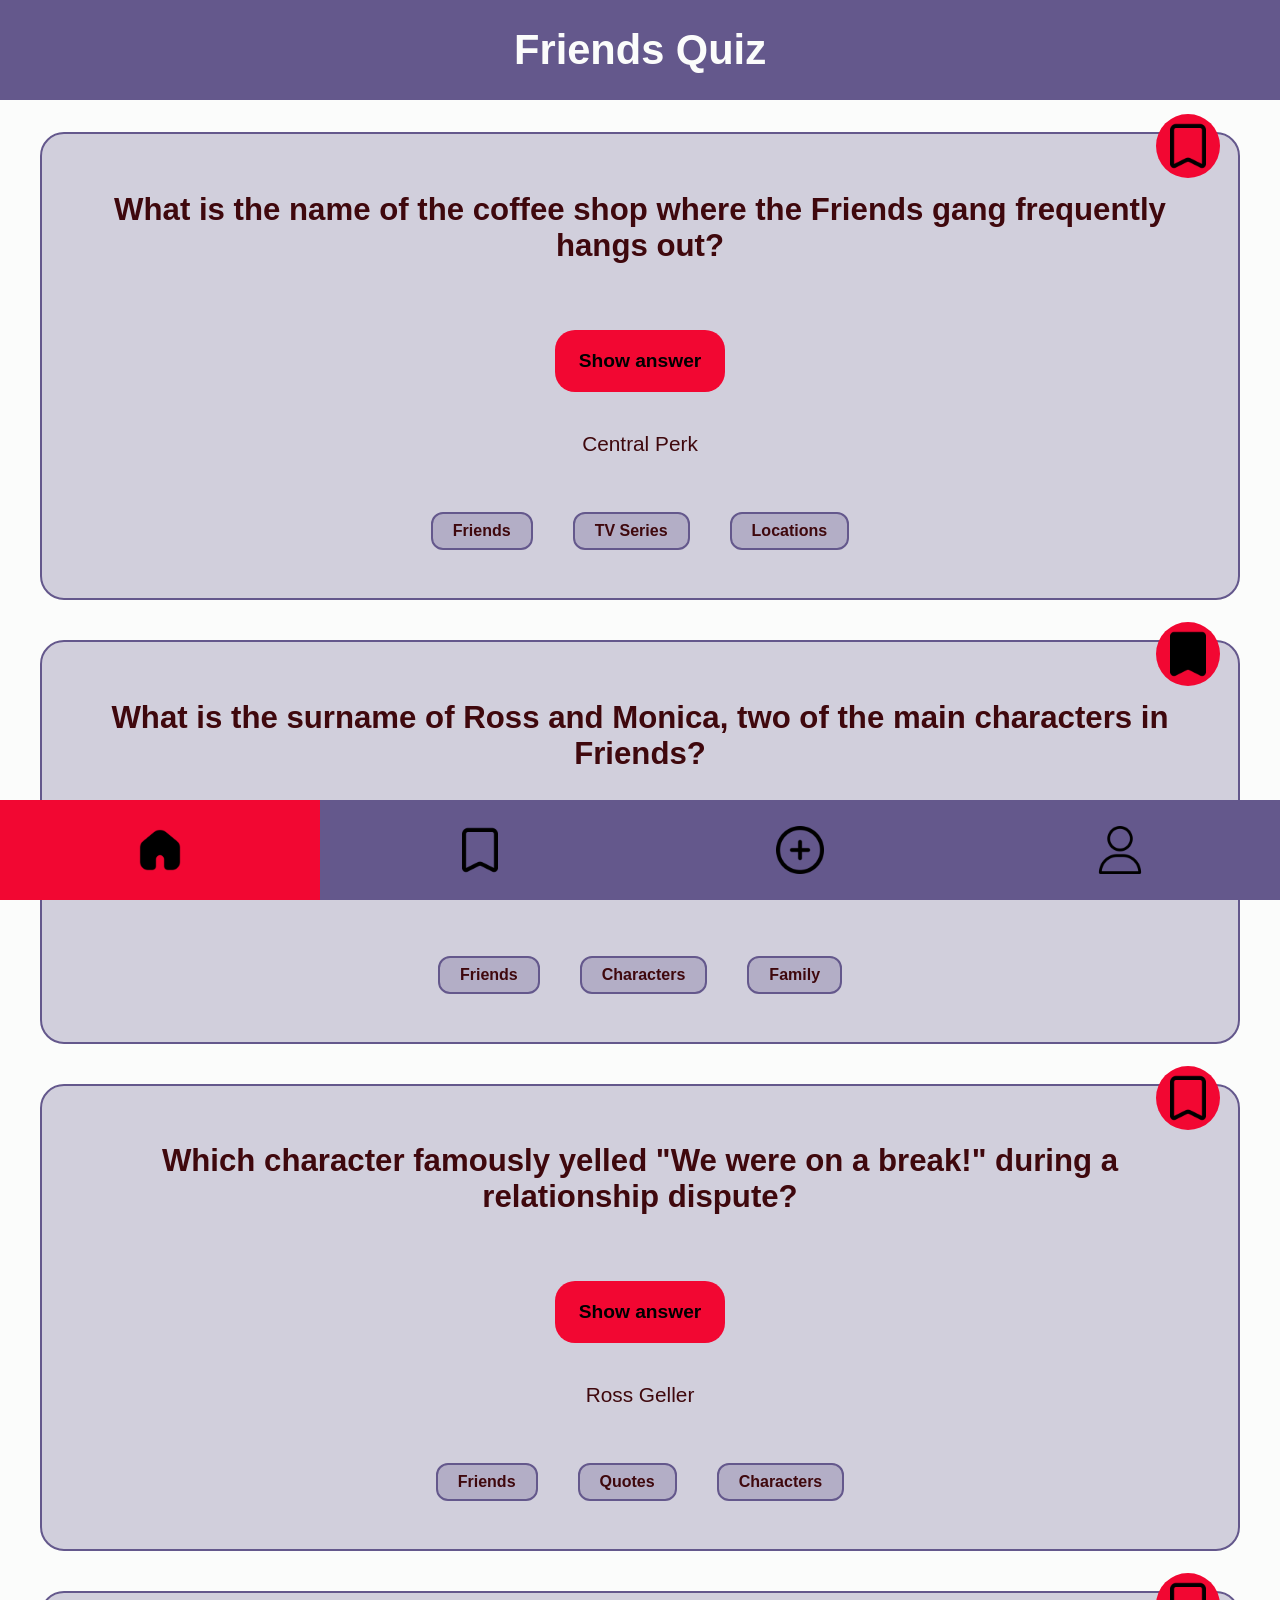
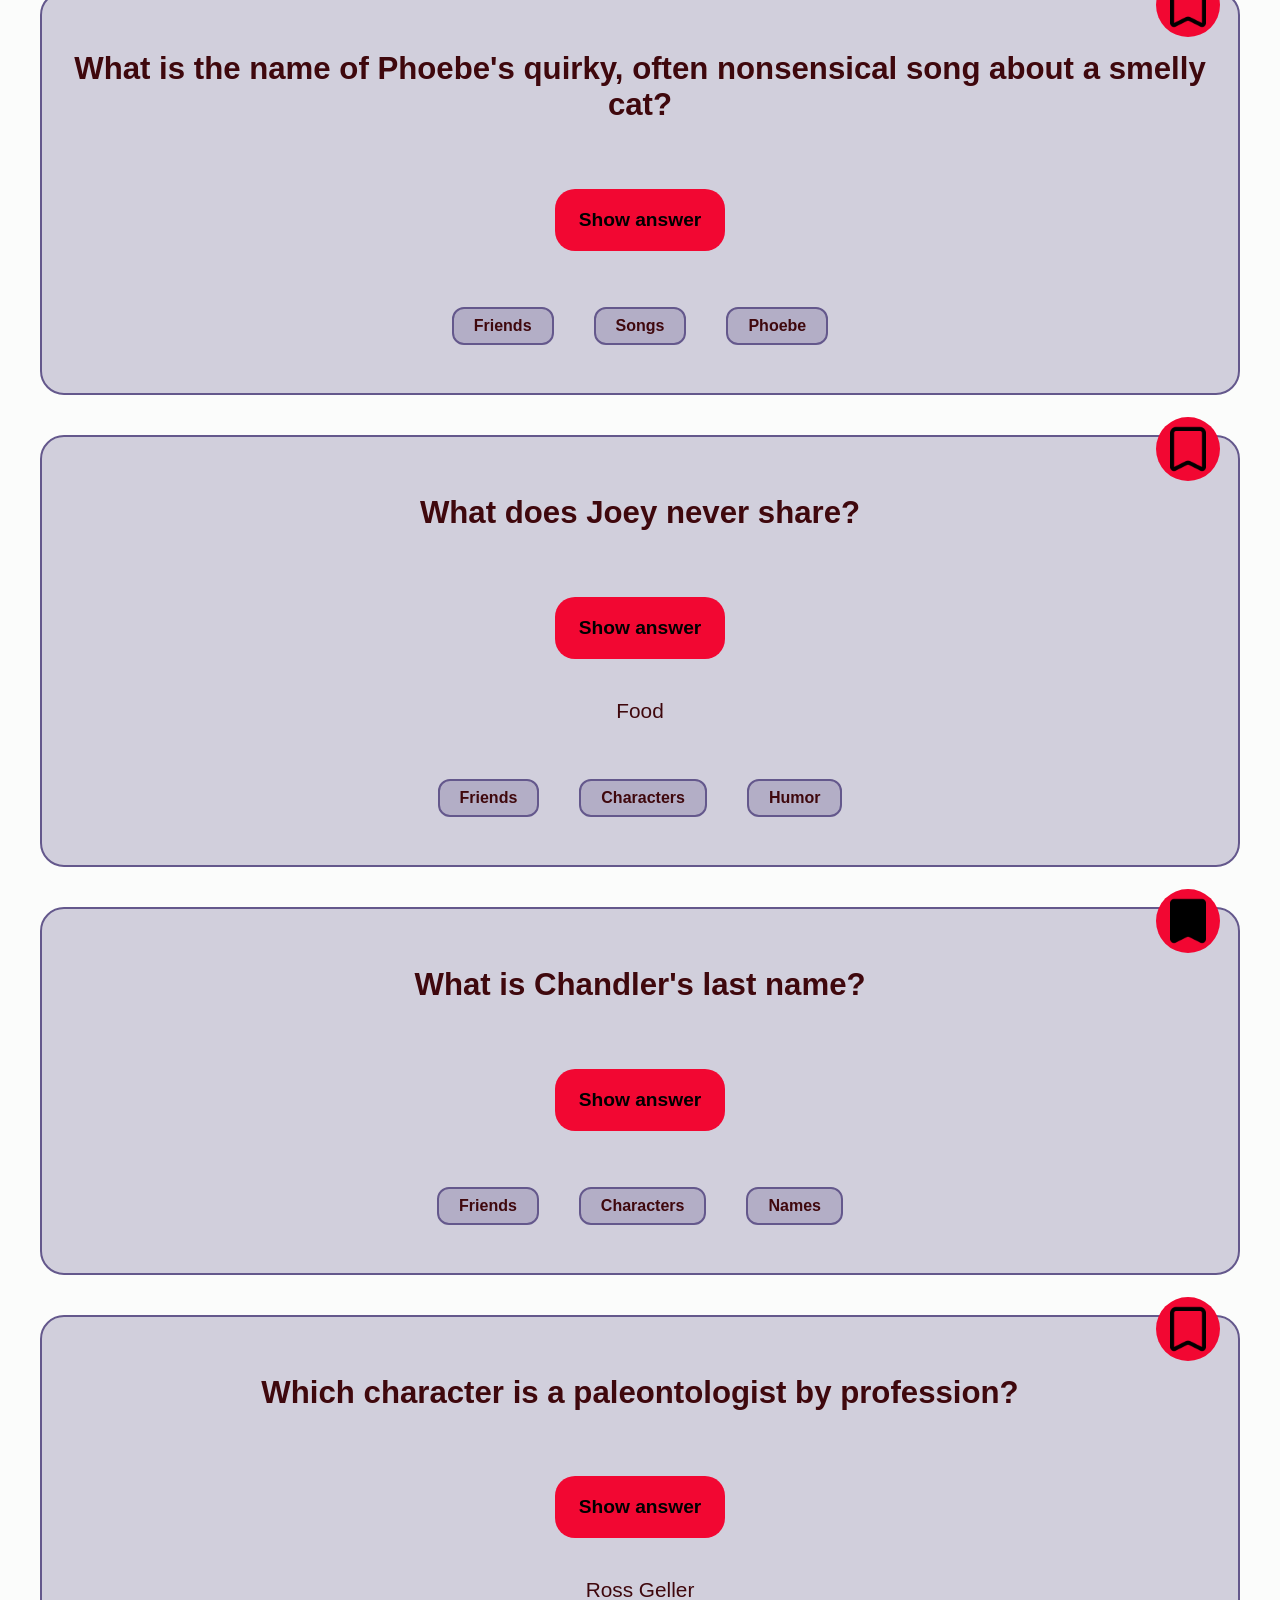
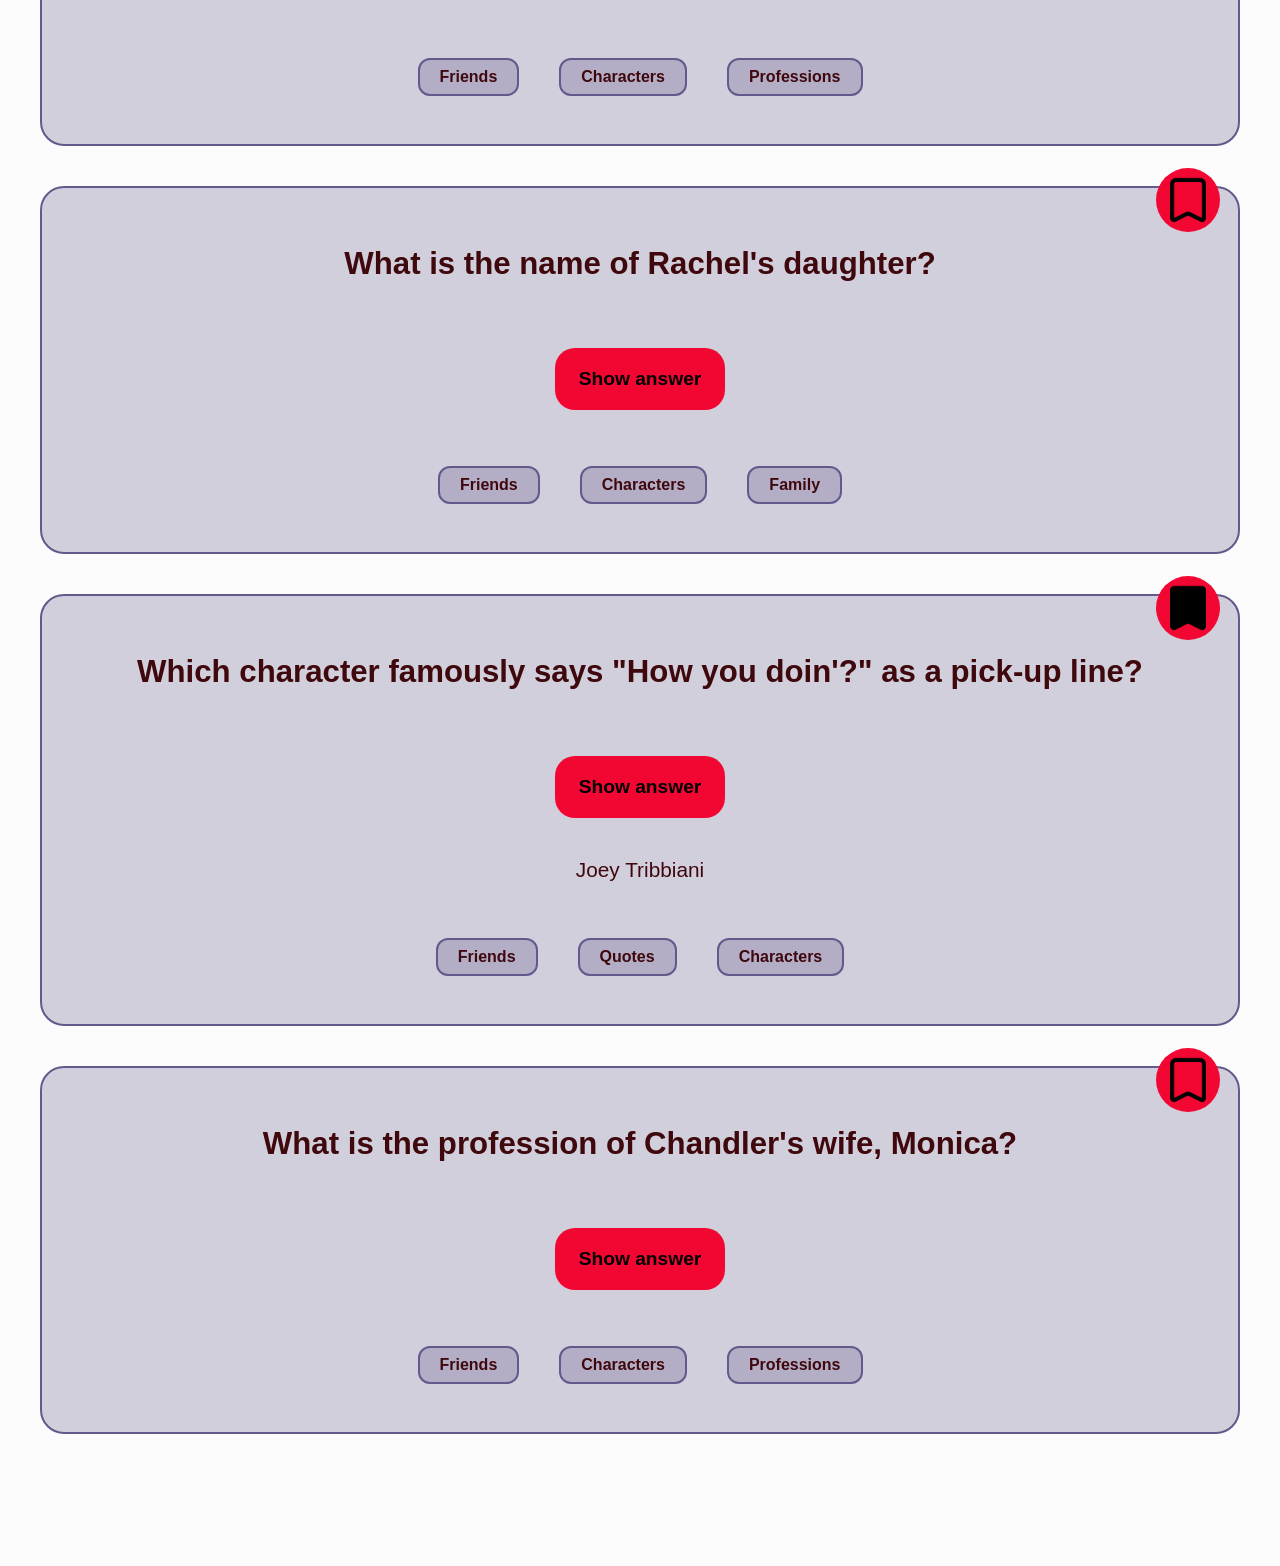
==== commit 10188ee8: "add form-page" ====
--- a/index.html
+++ b/index.html
@@ -320,10 +320,11 @@
         <a href="./index.html" class="footer-navbar__btn-home active">
           <img
             class="footer-navbar__btn--icon"
-            src="./assets/home.png"
+            src="./assets/home-active.png"
             alt="Home Page"
           />
         </a>
+
         <a href="./bookmarks.html" class="footer-navbar__btn-bookmark">
           <img
             class="footer-navbar__btn--icon"
@@ -331,6 +332,15 @@
             alt="Bookmark Page"
           />
         </a>
+
+        <a href="./form.html" class="footer-navbar__btn-form">
+          <img
+            class="footer-navbar__btn--icon"
+            src="./assets/add.png"
+            alt="Add Page"
+          />
+        </a>
+
         <a
           href="./profile.html"
           class="footer-navbar__btn-profil"
@@ -338,7 +348,7 @@
         >
           <img
             class="footer-navbar__btn--icon"
-            src="./assets/user-active.png"
+            src="./assets/user.png"
             alt="Profil Page"
           />
         </a>
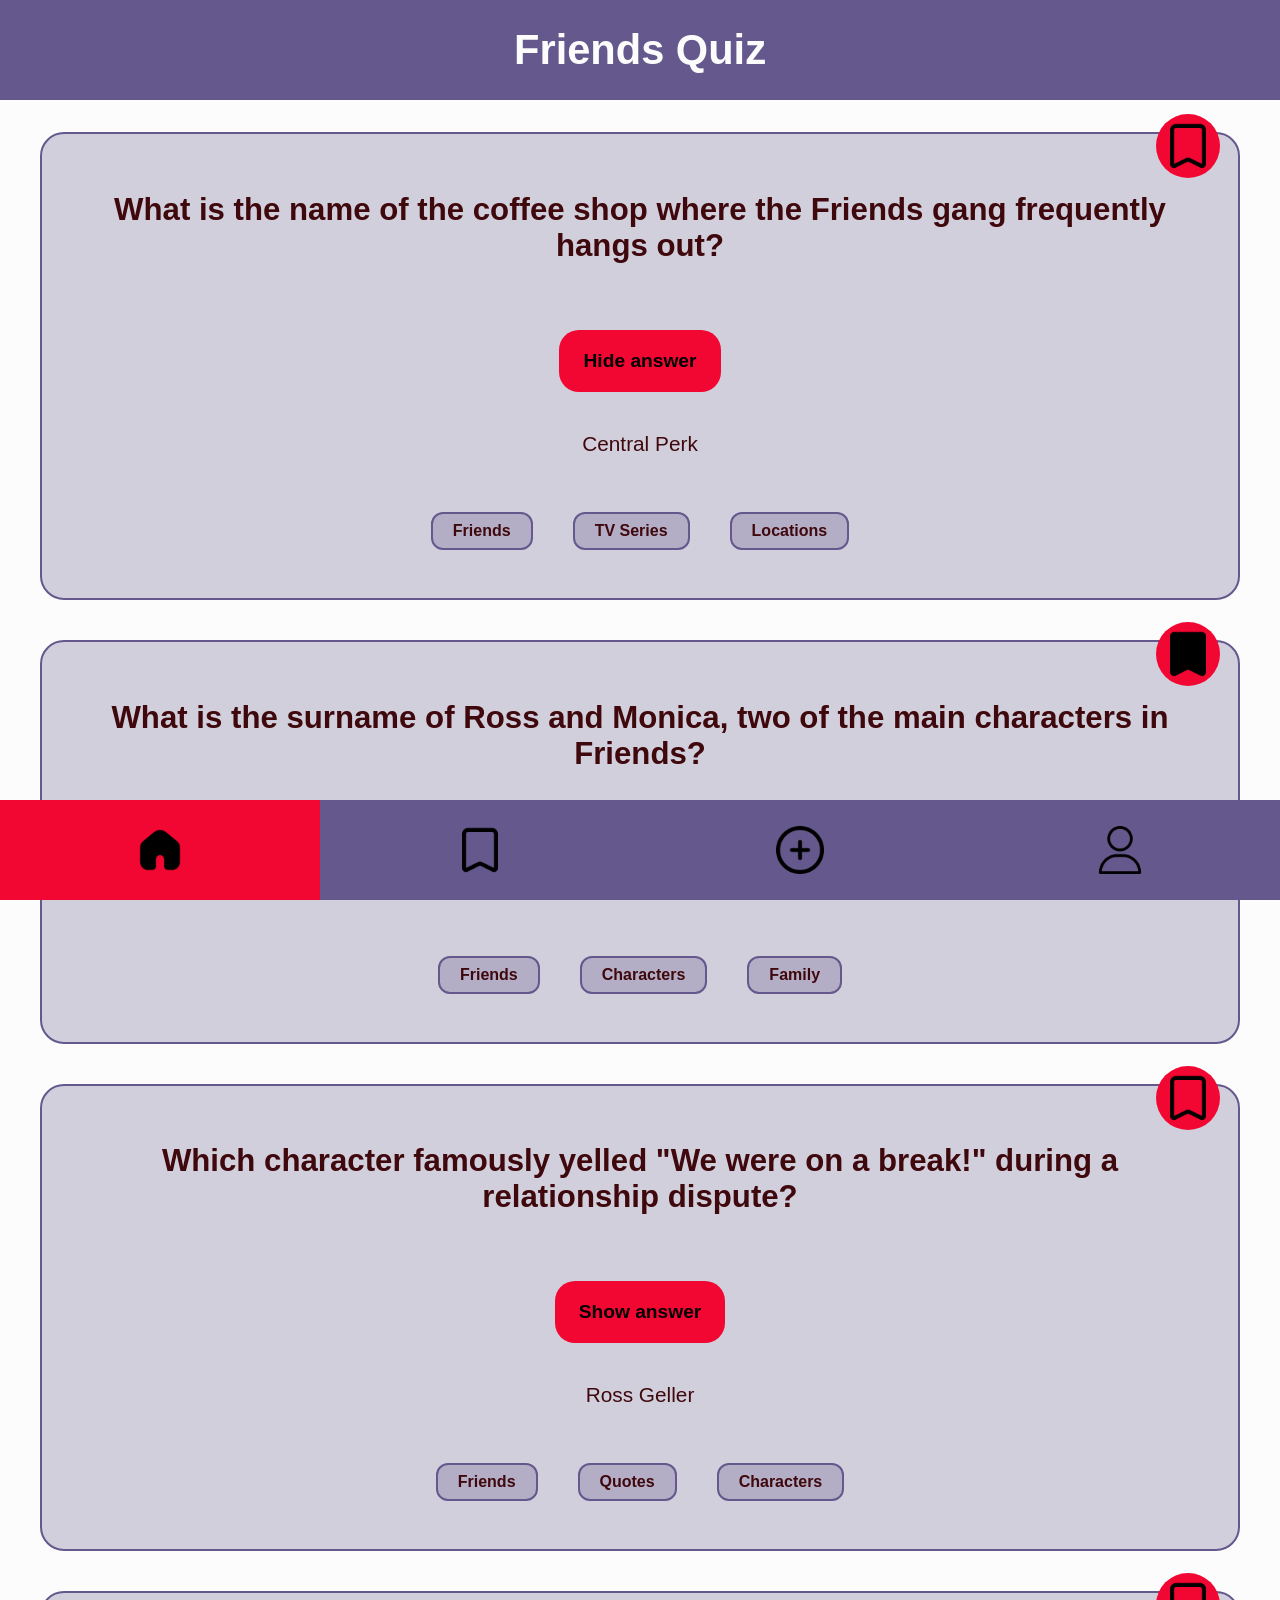
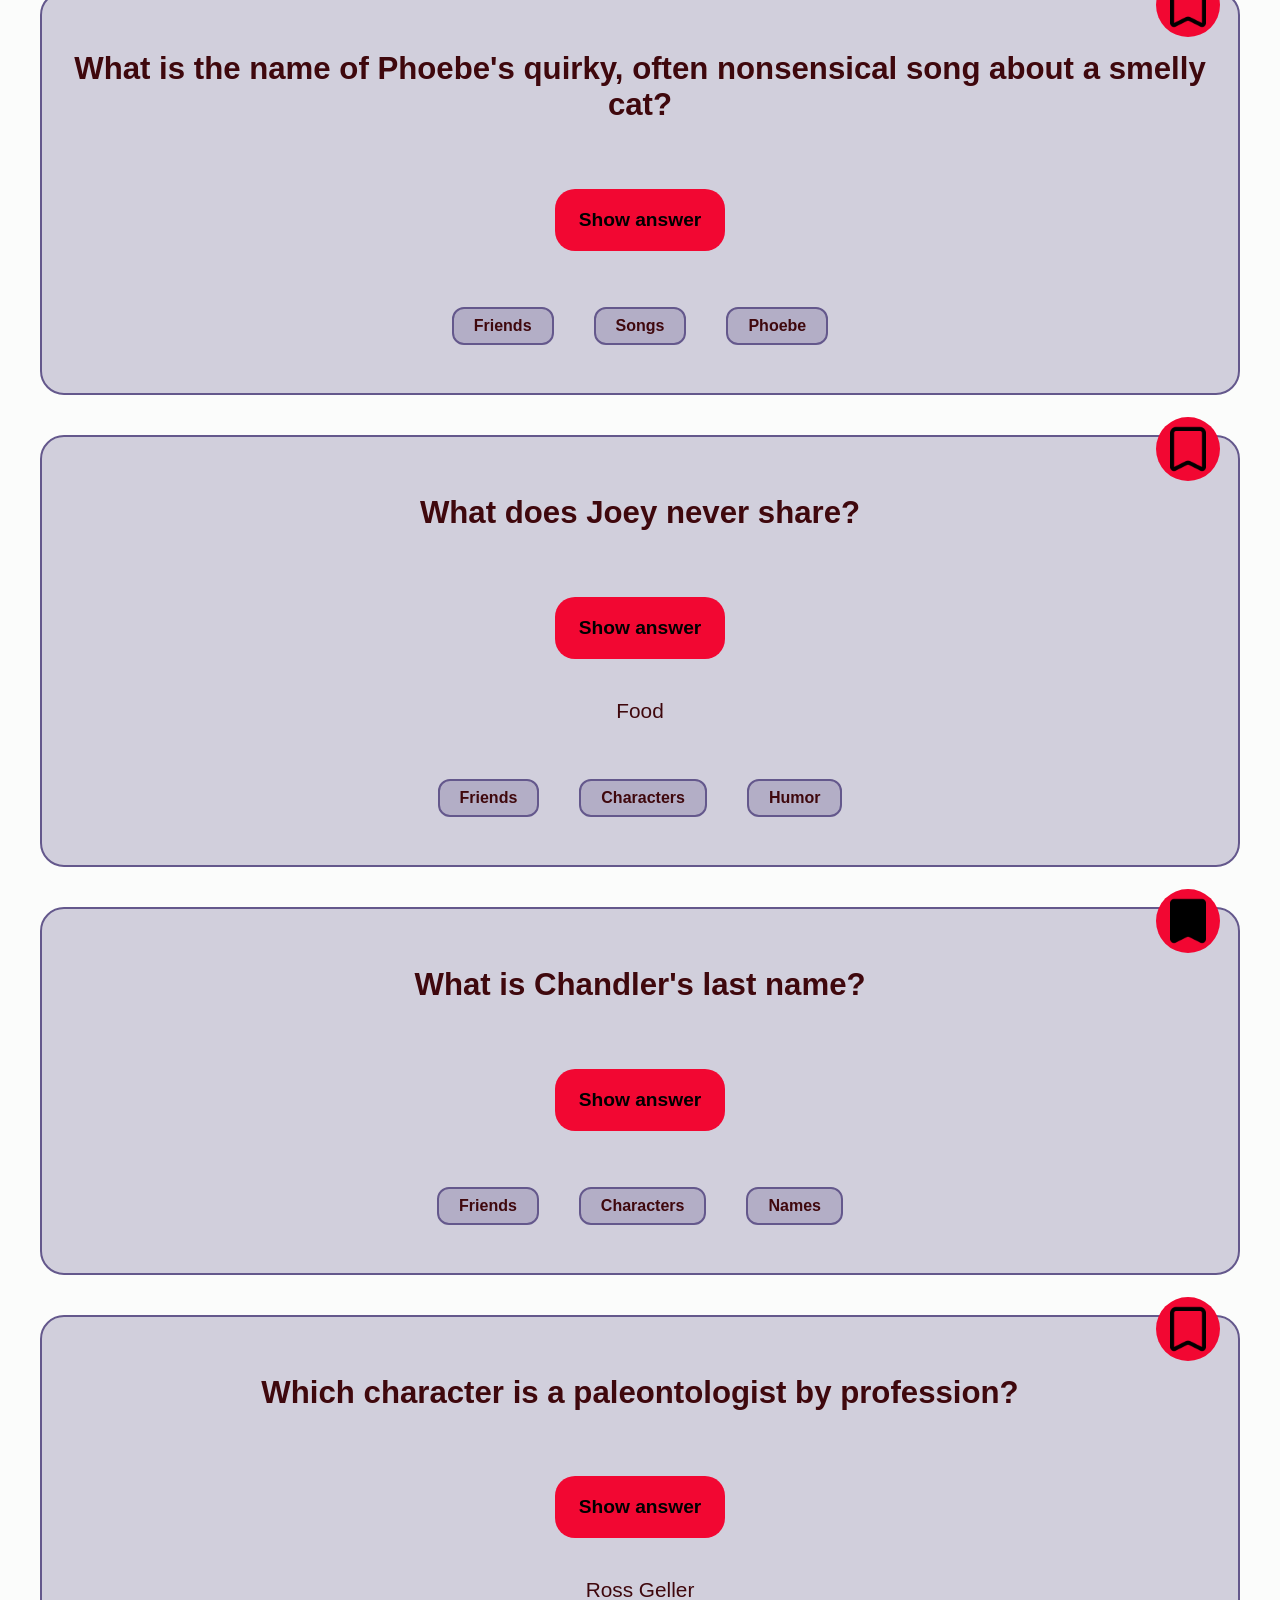
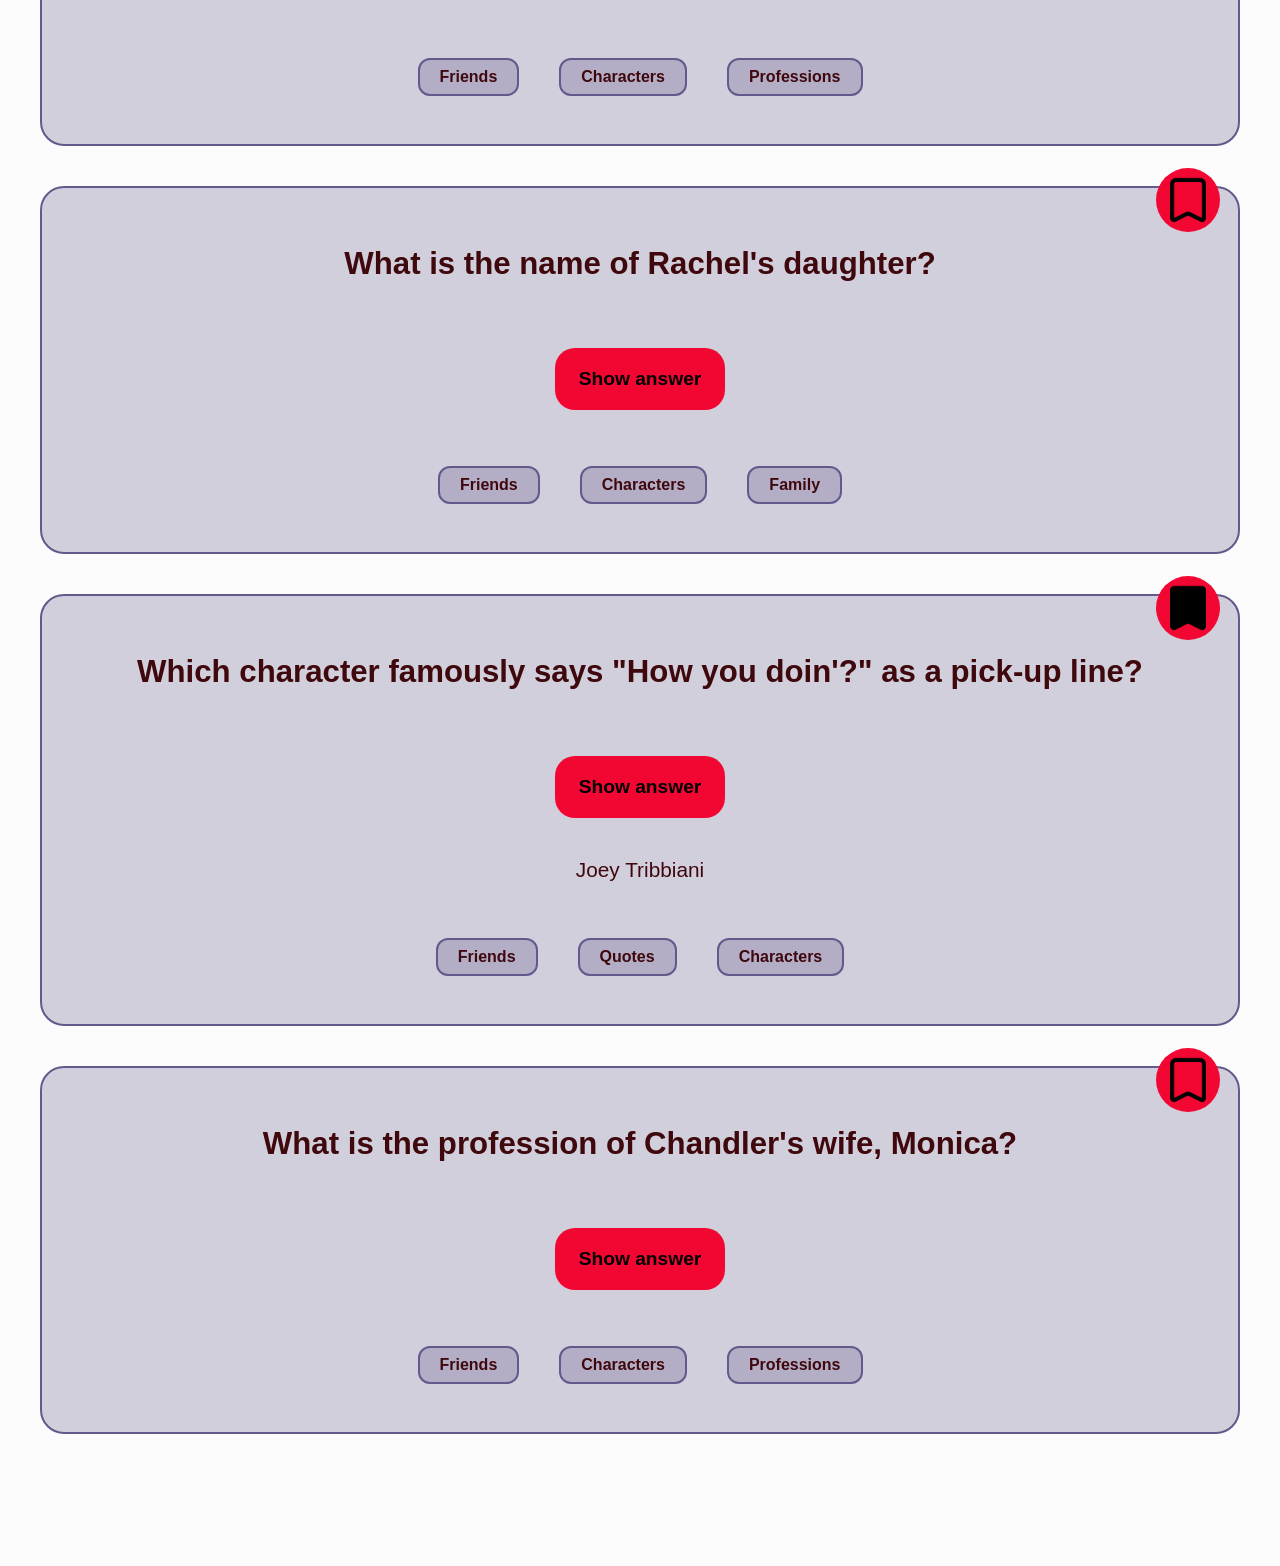
==== commit 1f22cfe1: "add Answer-button function" ====
--- a/index.html
+++ b/index.html
@@ -7,6 +7,7 @@
       content="width=device-width, initial-scale=1, shrink-to-fit=no"
     />
     <link rel="stylesheet" href="./styles.css" />
+    <script src="./js/button.js" defer></script>
     <title>Friends Quiz</title>
   </head>
 
@@ -26,8 +27,18 @@
             What is the name of the coffee shop where the Friends gang
             frequently hangs out?
           </h2>
-          <button class="quiz-card--button" type="button">Show answer</button>
-          <p class="quiz-card__answer quiz-card__answer--active">
+          <button
+            class="quiz-card--button"
+            data-js="answerButton"
+            type="button"
+            name="buttonText"
+          >
+            Hide answer
+          </button>
+          <p
+            class="quiz-card__answer quiz-card__answer--active"
+            data-js="answer"
+          >
             Central Perk
           </p>
           <ul class="quiz-card--list">
--- a/styles.css
+++ b/styles.css
@@ -4,3 +4,4 @@
 @import "./components/header.css";
 @import "./components/navigation.css";
 @import "./components/profile.css";
+@import "./components/form.css";
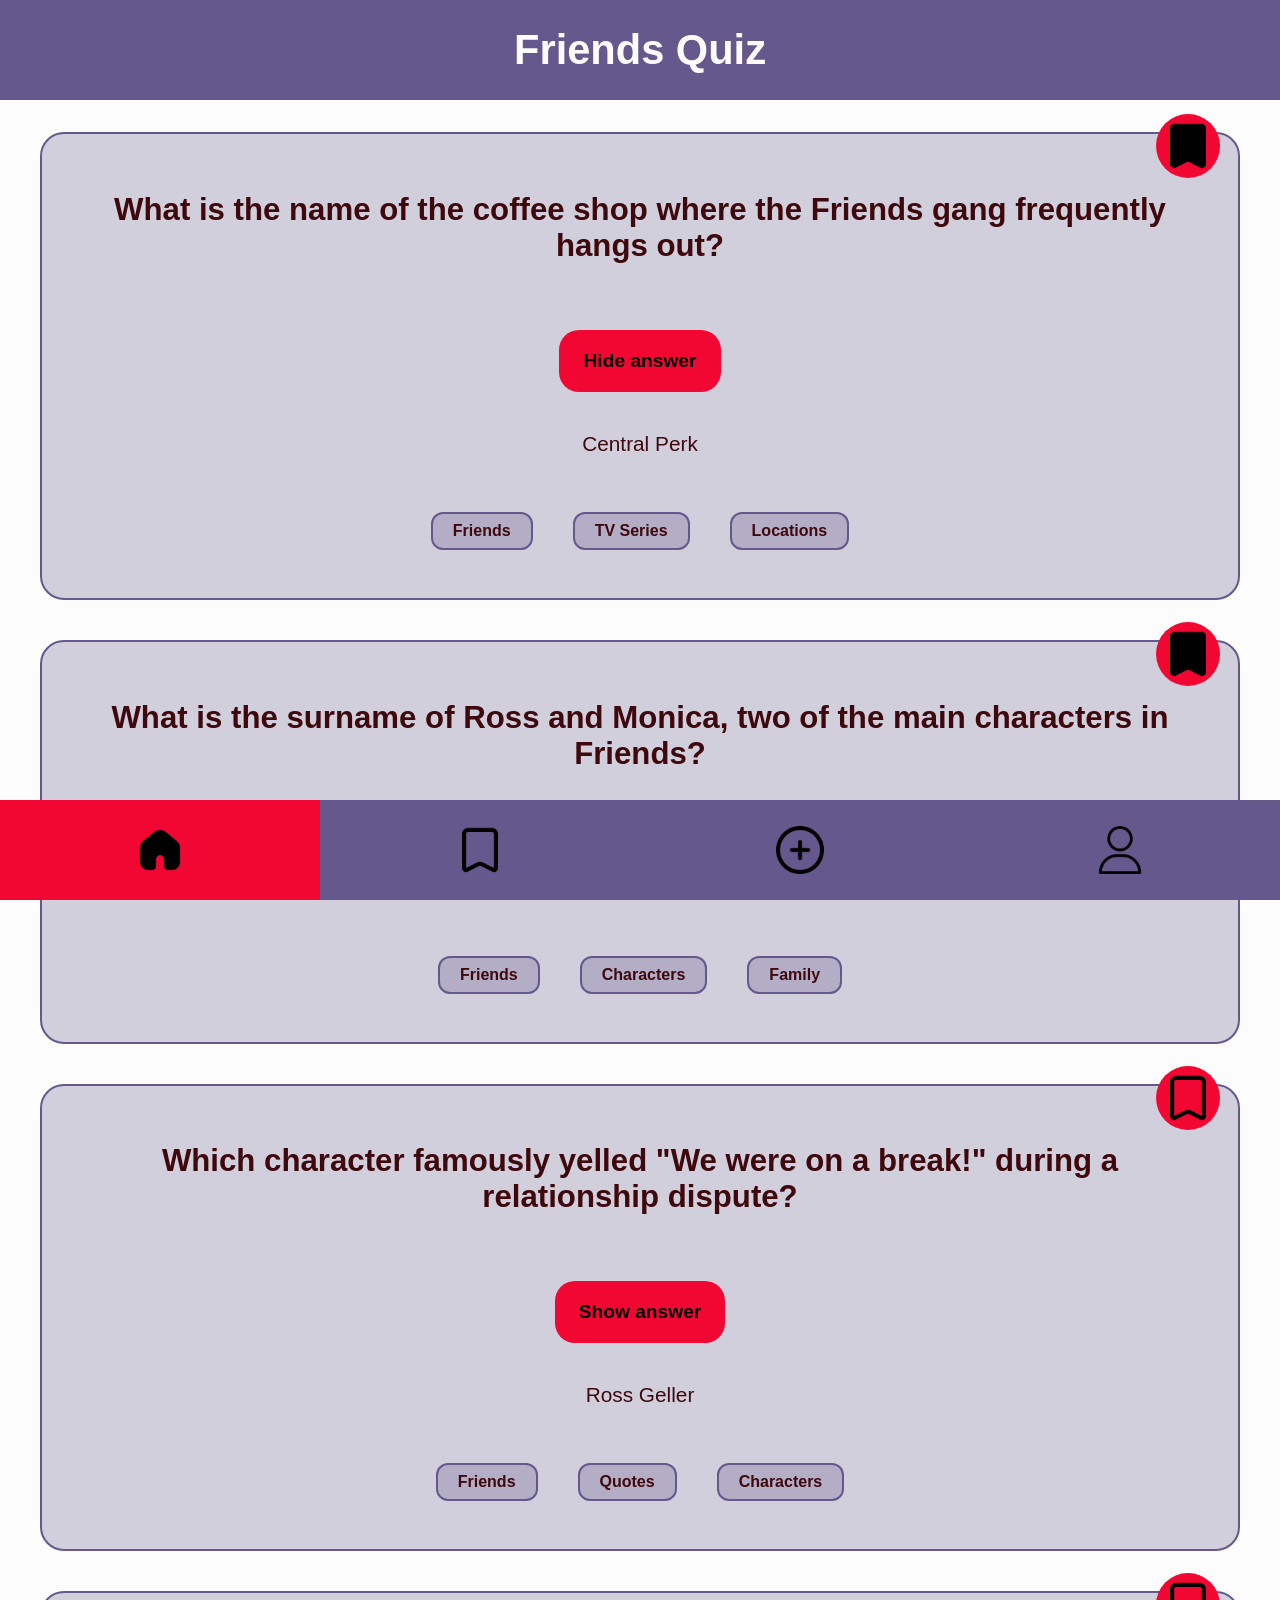
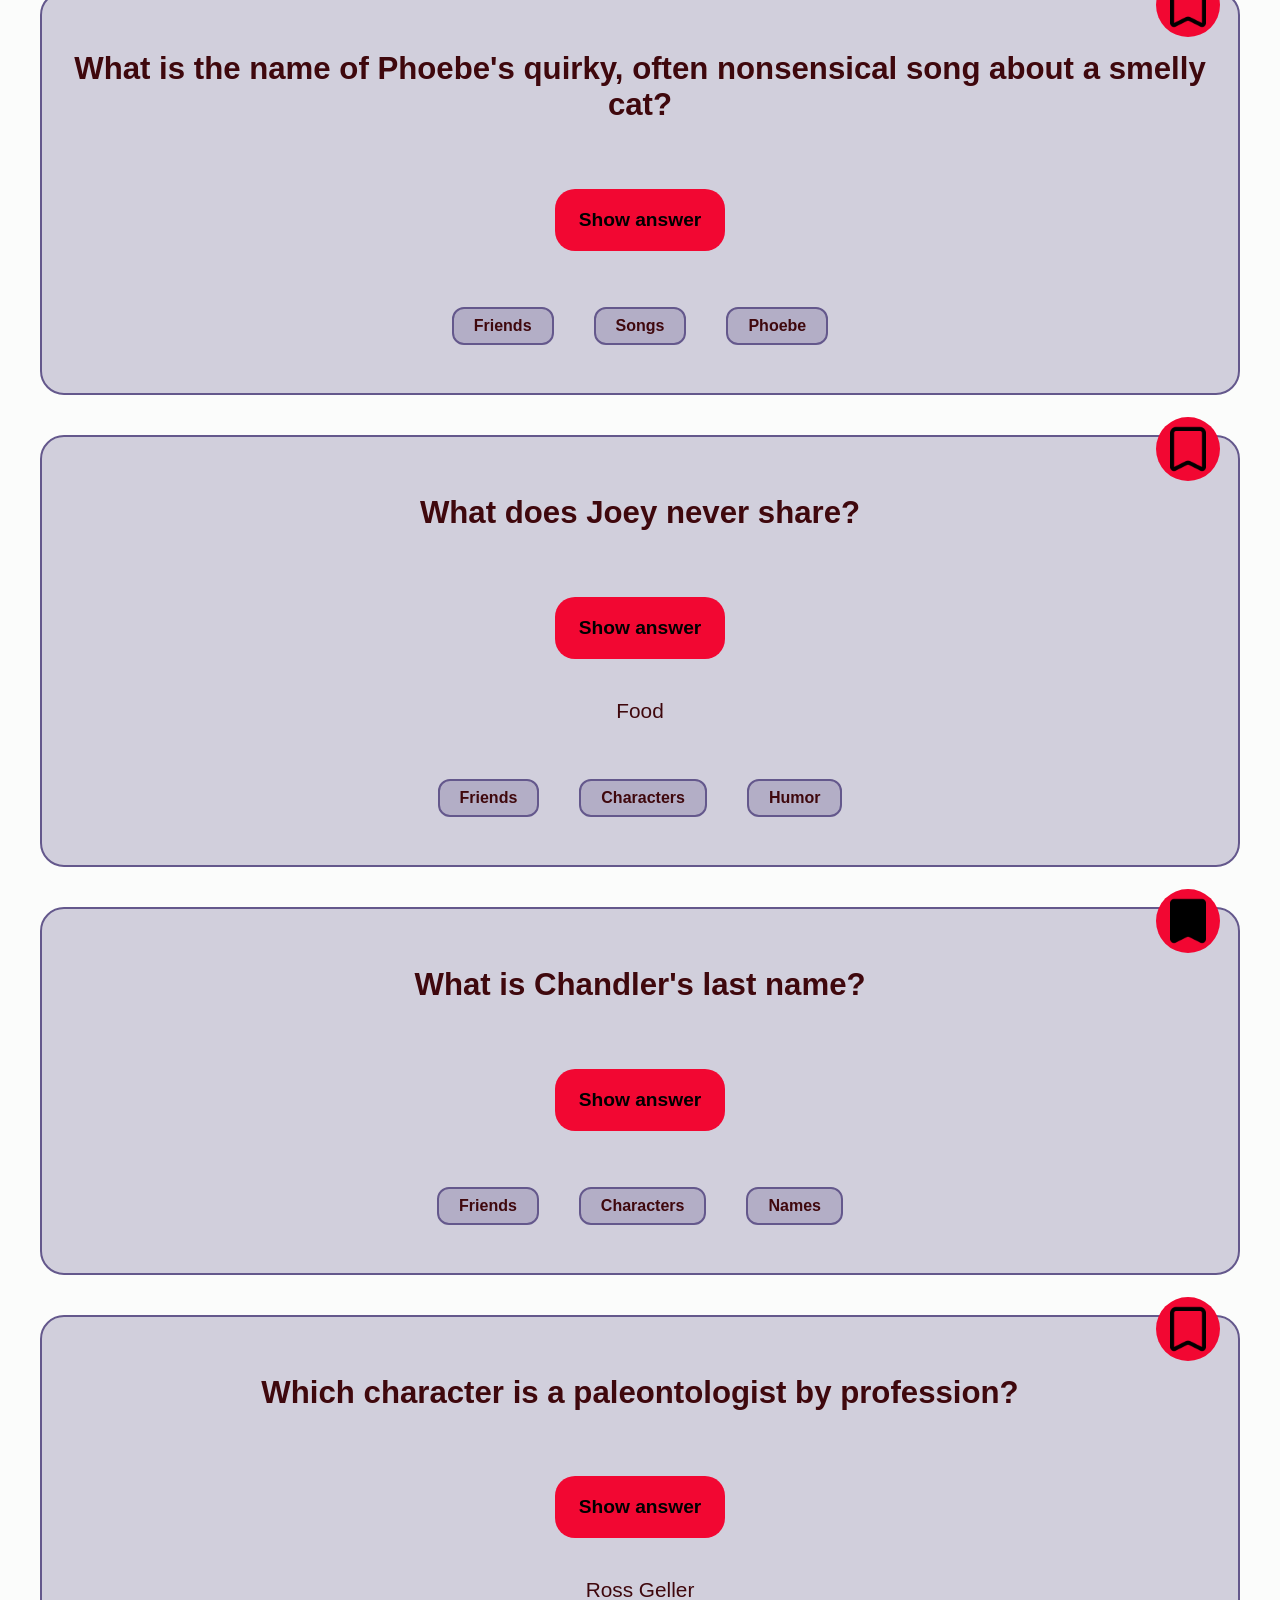
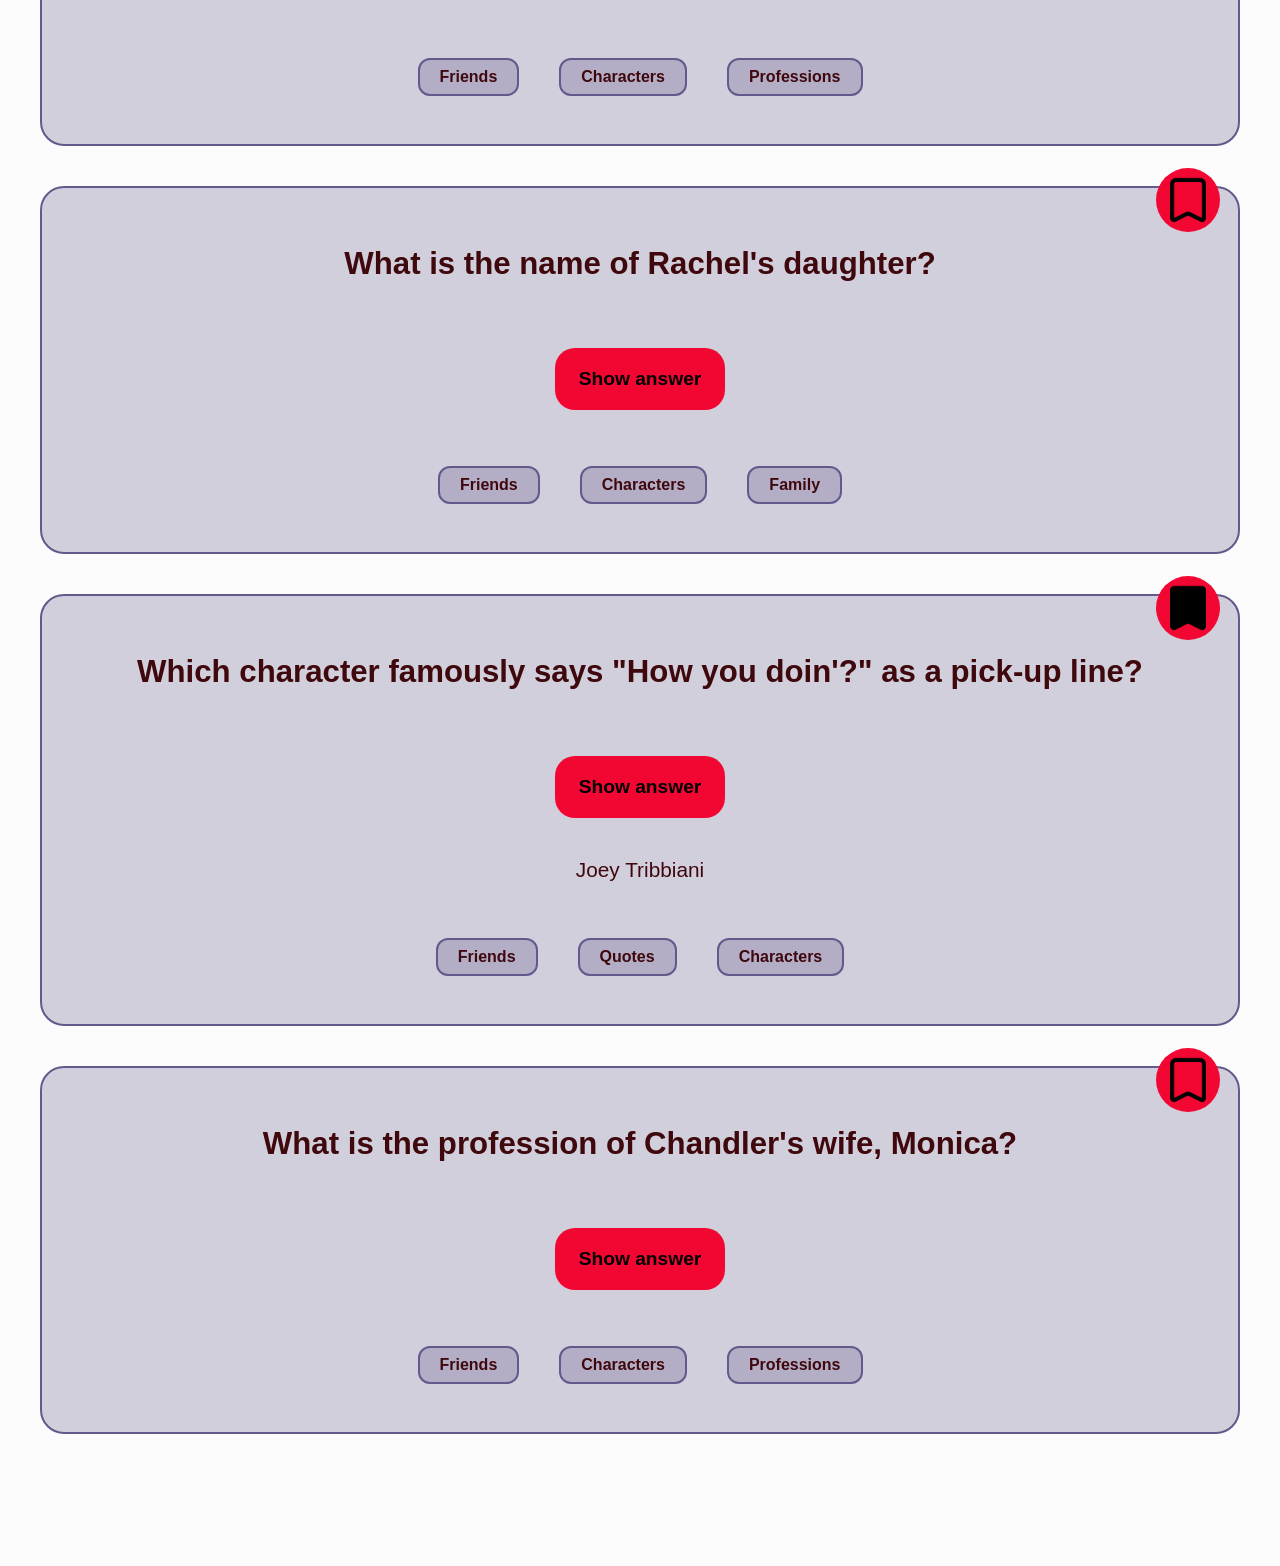
==== commit 0fdad2ca: "add feature bookmark-button function" ====
--- a/index.html
+++ b/index.html
@@ -31,7 +31,6 @@
             class="quiz-card--button"
             data-js="answerButton"
             type="button"
-            name="buttonText"
           >
             Hide answer
           </button>
@@ -48,12 +47,14 @@
           </ul>
           <button
             class="quiz-card--bookmark-btn"
-            aria-label="Bookmark this question"
-            type="button"
-          >
-            <img
-              class="quiz-card--bookmark"
-              src="./assets/bookmark.png"
+            data-js="bookmarkButton"
+            aria-label="Bookmark this question"
+            type="button"
+          >
+            <img
+              class="quiz-card--bookmark quiz-card--bookmark--active"
+              data-js="bookmarkImageActive"
+              src="./assets/bookmark-active.png"
               alt=""
             />
           </button>
